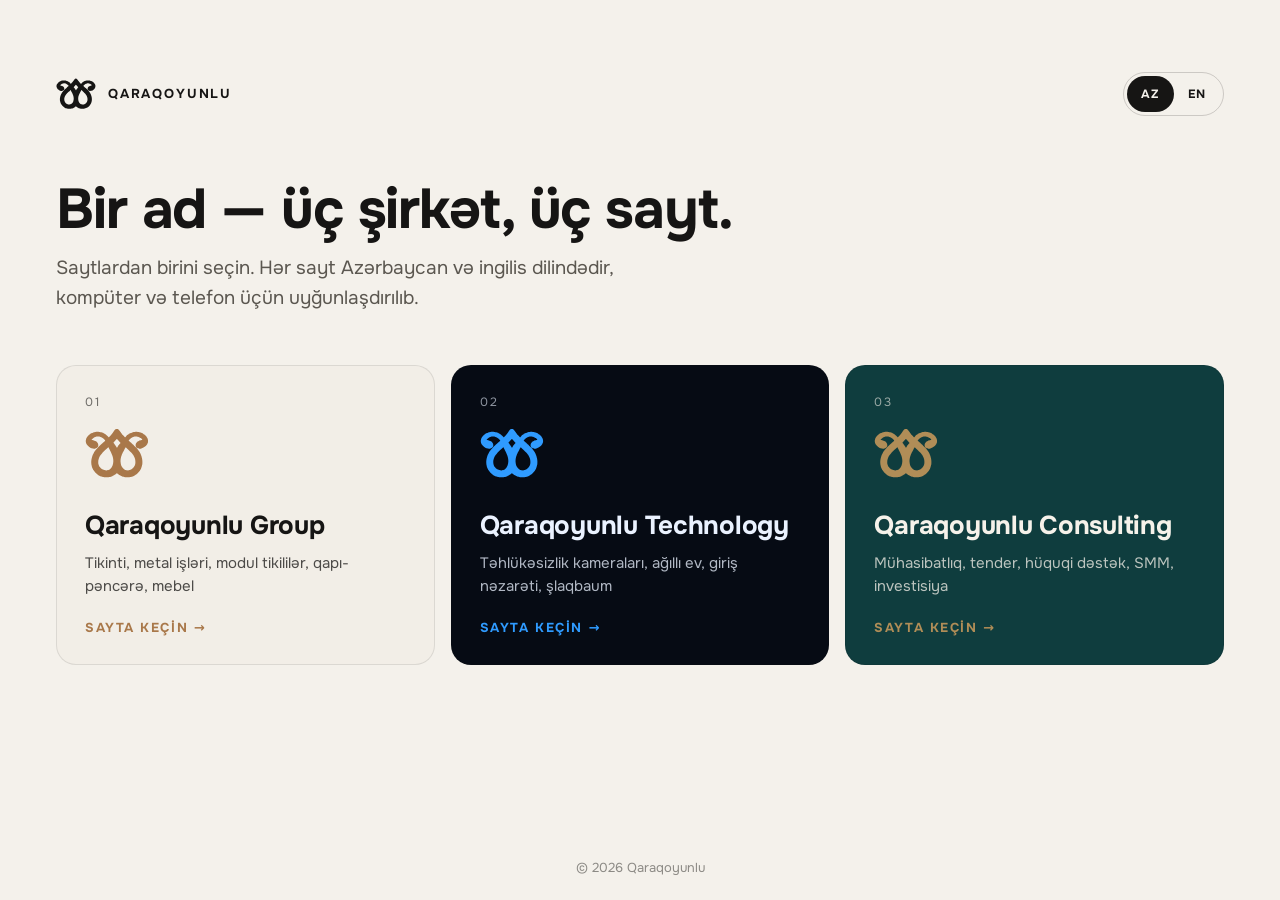
==== index.html @ 3daa5a55 "Qaraqoyunlu saytları: təqdimat versiyası Co-Authored-By: Claude Opus 5.5 <noreply@anthropic.com> Cla" ====
<!doctype html>
<html lang="az">
<head>
  <meta charset="utf-8">
  <meta name="viewport" content="width=device-width, initial-scale=1">
  <meta name="robots" content="noindex, nofollow">
  <title>Qaraqoyunlu: şirkət saytları</title>
  <link rel="icon" href="group/favicon.svg" type="image/svg+xml">
  <style>
    @font-face{font-family:'Onest';font-display:swap;font-weight:100 900;src:url(group/assets/fonts/onest-latin-wght-normal.woff2) format('woff2');unicode-range:U+0000-00FF,U+0131,U+2000-206F}
    @font-face{font-family:'Onest';font-display:swap;font-weight:100 900;src:url(group/assets/fonts/onest-latin-ext-wght-normal.woff2) format('woff2');unicode-range:U+0100-02BA,U+02BD-02FF}
    *{box-sizing:border-box}
    body{margin:0;min-height:100vh;background:#F4F1EB;color:#161514;font-family:'Onest',system-ui,sans-serif;display:flex;flex-direction:column}
    .wrap{width:100%;max-width:1200px;margin:0 auto;padding:clamp(28px,6vw,72px) 16px}
    header{display:flex;justify-content:space-between;align-items:center;gap:16px;margin-bottom:clamp(28px,6vw,64px)}
    .brand{display:flex;align-items:center;gap:12px;font-weight:700;letter-spacing:.14em;font-size:13px}
    .brand svg{width:40px;height:auto}
    .lang{display:flex;border:1px solid rgba(22,21,20,.18);border-radius:99px;padding:3px}
    .lang button{font:inherit;font-size:12px;font-weight:700;letter-spacing:.1em;border:0;background:none;padding:8px 14px;border-radius:99px;cursor:pointer;color:#161514;min-height:36px}
    .lang button[aria-pressed=true]{background:#161514;color:#F4F1EB}
    h1{font-size:clamp(30px,5vw,56px);line-height:1.08;letter-spacing:-.02em;margin:0 0 14px;font-weight:700}
    .lead{color:#5B5750;font-size:clamp(16px,1.6vw,19px);margin:0 0 clamp(28px,5vw,52px);max-width:620px;line-height:1.55}
    .grid{display:grid;gap:16px;grid-template-columns:repeat(auto-fit,minmax(260px,1fr))}
    .card{border:1px solid rgba(22,21,20,.1);position:relative;display:flex;flex-direction:column;gap:10px;min-height:300px;padding:28px;border-radius:20px;background:var(--bg);color:var(--ink);text-decoration:none;overflow:hidden;transition:transform .5s cubic-bezier(.22,1,.36,1),box-shadow .5s}
    .card:hover{transform:translateY(-6px);box-shadow:0 24px 50px -24px rgba(0,0,0,.45)}
    .card__num{font-size:12px;letter-spacing:.16em;opacity:.6}
    .card__mark{width:64px;color:var(--accent);margin:8px 0 auto}
    .card__name{font-size:clamp(22px,2.2vw,26px);font-weight:700;letter-spacing:-.01em}
    .card__desc{font-size:15px;line-height:1.5;opacity:.75}
    .card__go{margin-top:12px;font-size:13px;font-weight:700;letter-spacing:.12em;text-transform:uppercase;color:var(--accent)}
    footer{margin-top:auto;padding:24px 16px;text-align:center;font-size:13px;color:#8C8A85}
  </style>
</head>
<body>
  <div class="wrap">
    <header>
      <span class="brand"><svg viewBox="0 0 1812 1422" aria-hidden="true"><path fill="#161514" fill-rule="evenodd" d="M889 27C886 28,881 30,877 30C863 34,846 47,834 64C832 69,823 81,810 100C809 102,804 108,801 113C798 118,794 123,793 124C790 129,776 147,766 160C748 182,709 228,708 228C708 228,701 236,692 246C673 267,671 268,663 257C642 229,602 192,570 172C566 169,561 166,560 165C557 163,557 163,538 154C532 150,527 147,526 147C526 146,523 145,519 144C515 142,509 140,504 138C496 135,475 128,460 123C449 120,427 115,416 114C412 113,405 113,401 112C351 105,276 112,234 128C231 129,226 131,223 132C217 134,208 138,196 143C189 146,172 155,166 159C163 160,158 164,154 166C132 180,106 201,88 221C65 246,42 281,36 300C35 303,34 306,33 308C32 310,30 315,30 319C29 322,27 327,27 330C25 334,24 344,22 360C21 373,23 397,27 411C29 415,30 420,31 422C34 435,47 460,57 473C70 492,93 516,113 530C116 533,120 536,121 537C126 540,134 546,134 546C135 546,138 548,141 550C150 556,174 567,186 572C208 579,238 585,257 585C266 585,290 581,296 579C298 578,302 577,304 577C309 575,330 565,337 560C364 541,376 518,376 485C376 466,370 444,363 433C362 432,359 427,357 423C350 409,326 386,309 377C283 363,252 351,233 347C230 347,226 345,223 345C221 344,215 342,210 341C186 337,183 334,192 323C204 307,222 291,240 280C247 276,270 264,271 264C272 264,275 263,278 261C282 260,290 257,296 255C303 253,311 250,314 249C317 248,326 246,335 244C394 234,456 251,509 293C527 307,546 326,561 342C570 353,572 356,571 360C570 363,555 377,538 390C535 393,529 398,525 402C518 409,500 425,486 438C464 457,454 466,445 475C440 479,433 485,431 487C426 491,357 560,354 564C353 566,347 572,341 578C332 589,310 615,305 620C304 622,300 627,296 633C292 638,288 644,287 645C286 646,284 649,283 651C276 659,256 689,252 698C247 706,219 761,217 766C217 768,215 773,214 776C208 789,192 843,192 848C192 849,191 852,190 855C190 858,188 864,188 869C186 880,183 892,182 897C180 905,177 946,177 970C177 989,180 1029,183 1038C183 1039,185 1046,186 1053C187 1060,189 1068,190 1070C190 1072,191 1077,192 1080C194 1091,207 1131,213 1143C215 1147,217 1151,217 1152C217 1153,218 1155,220 1158C221 1160,222 1163,222 1164C222 1164,223 1167,225 1170C227 1173,230 1177,231 1179C232 1181,235 1186,238 1191C269 1242,308 1285,354 1317C357 1319,362 1323,366 1326C370 1328,376 1333,380 1335C383 1337,390 1341,395 1344C416 1356,445 1369,464 1375C486 1381,496 1384,506 1386C512 1387,519 1389,522 1390C526 1391,533 1392,538 1393C543 1394,550 1395,553 1396C563 1398,647 1398,657 1396C661 1395,667 1394,672 1393C676 1393,682 1391,685 1390C688 1389,694 1388,698 1387C714 1384,754 1372,772 1365C779 1362,801 1350,809 1346C827 1336,841 1327,850 1320C853 1318,856 1316,857 1315C867 1309,885 1294,892 1286C901 1277,903 1278,915 1290C919 1295,923 1298,943 1313C979 1340,1027 1366,1054 1373C1057 1374,1064 1376,1068 1378C1073 1379,1082 1382,1088 1383C1094 1385,1103 1387,1110 1389C1116 1390,1123 1392,1126 1392C1130 1393,1138 1394,1144 1395C1160 1398,1240 1399,1251 1396C1254 1395,1260 1394,1265 1393C1269 1393,1275 1391,1279 1390C1283 1389,1288 1388,1292 1387C1314 1383,1346 1373,1368 1364C1386 1357,1396 1351,1418 1337C1423 1335,1428 1331,1430 1331C1431 1330,1434 1328,1436 1326C1439 1324,1443 1321,1446 1320C1455 1313,1464 1306,1472 1300C1481 1292,1520 1252,1528 1242C1540 1228,1558 1202,1565 1190C1574 1174,1583 1157,1585 1154C1588 1146,1592 1136,1593 1134C1594 1134,1596 1128,1598 1120C1600 1113,1603 1104,1604 1100C1606 1096,1607 1090,1608 1086C1609 1083,1610 1077,1612 1072C1613 1068,1615 1062,1615 1058C1616 1054,1617 1050,1618 1048C1618 1045,1620 1038,1621 1030C1621 1023,1623 1014,1624 1010C1625 1000,1626 932,1624 926C1623 923,1623 917,1622 912C1620 888,1618 876,1617 872C1616 870,1615 866,1615 863C1614 860,1613 853,1611 847C1609 841,1608 836,1608 835C1608 833,1607 830,1607 827C1602 813,1599 801,1597 794C1594 786,1593 782,1587 765C1583 756,1556 699,1551 690C1528 653,1506 624,1479 591C1471 581,1462 570,1459 568C1457 566,1452 560,1448 555C1439 545,1393 500,1384 492C1381 490,1374 483,1368 477C1362 471,1353 463,1348 458C1343 454,1338 449,1336 448C1335 447,1330 442,1326 438C1321 434,1316 430,1314 428C1313 427,1306 421,1299 414C1291 408,1281 399,1277 395C1272 391,1262 383,1254 376C1239 363,1236 359,1238 354C1239 352,1249 341,1262 328C1286 303,1297 294,1320 279C1323 277,1328 274,1329 273C1344 263,1382 249,1405 244C1423 241,1447 240,1460 242C1466 243,1475 245,1480 245C1486 246,1493 248,1496 249C1499 250,1507 253,1514 255C1527 259,1539 264,1544 266C1545 267,1550 270,1556 273C1568 279,1569 280,1579 286C1591 294,1601 303,1614 318C1625 332,1624 336,1606 340C1601 341,1593 343,1588 344C1583 345,1577 347,1574 347C1558 350,1527 363,1506 374C1467 394,1441 428,1434 465C1432 477,1432 499,1435 508C1439 523,1448 539,1459 550C1464 555,1485 569,1490 571C1492 571,1495 573,1496 573C1500 577,1539 585,1553 585C1563 585,1590 582,1599 579C1603 578,1608 576,1611 576C1638 568,1675 548,1700 527C1704 524,1708 520,1711 519C1722 510,1745 484,1754 470C1756 467,1759 462,1760 461C1764 456,1776 431,1776 427C1777 425,1778 421,1779 419C1780 417,1782 407,1784 399C1790 366,1786 332,1772 300C1752 255,1722 217,1682 185C1677 182,1651 164,1646 162C1645 161,1641 158,1638 157C1621 146,1619 146,1598 137C1586 132,1556 122,1549 121C1547 120,1541 119,1534 117C1528 116,1518 114,1511 114C1504 113,1495 112,1490 111C1479 109,1427 109,1415 111C1410 111,1402 112,1397 113C1387 114,1369 118,1357 121C1354 122,1347 124,1343 125C1319 131,1293 142,1272 152C1265 156,1257 160,1255 161C1252 162,1249 164,1248 165C1247 166,1241 170,1234 174C1228 178,1221 183,1218 185C1216 187,1211 191,1208 193C1195 203,1166 231,1154 246C1139 265,1137 266,1129 259C1121 252,1097 227,1092 221C1089 217,1082 210,1077 205C1068 195,1053 179,1044 167C1041 163,1034 155,1030 150C1022 140,992 100,984 88C972 72,961 56,955 51C946 41,932 32,924 31C922 30,917 29,914 28C907 25,896 24,889 27M898 311C894 315,883 328,878 334C872 342,853 362,828 387C814 401,805 412,804 413C803 418,805 420,810 427C813 430,819 437,823 442C827 447,833 455,836 458C839 462,845 469,848 475C852 480,856 487,858 489C869 504,875 513,882 526C898 555,899 557,903 557C907 557,909 555,911 550C913 545,924 527,933 515C936 511,941 503,944 498C947 494,952 487,955 484C957 481,961 476,963 474C965 472,969 466,973 462C977 458,983 450,987 446C991 441,996 436,998 434C1011 422,1011 421,990 400C980 390,969 379,966 374C962 370,953 360,946 353C938 346,931 337,929 334C915 318,906 308,903 308C901 308,899 309,898 311M644 561C626 578,618 586,606 596C601 600,593 607,588 611C583 616,577 622,574 624C566 631,492 705,485 712C483 716,478 722,474 726C470 730,465 736,462 740C460 744,454 752,449 759C438 773,434 778,426 792C422 799,418 807,415 810C410 820,403 833,401 840C383 888,379 902,376 938C373 973,376 1012,384 1036C386 1042,389 1050,390 1053C393 1063,407 1089,419 1107C438 1135,470 1161,504 1178C540 1195,568 1202,609 1201C641 1200,658 1196,682 1183C705 1171,735 1143,751 1118C773 1085,786 1051,792 1016C793 1013,794 1006,795 1002C796 997,797 988,798 981C799 974,800 963,801 957C802 943,802 929,801 911C800 903,799 892,799 886C798 881,797 873,797 870C792 843,790 835,788 826C785 814,780 796,777 791C777 790,775 785,774 782C774 778,772 775,771 773C771 772,769 769,768 765C768 762,764 754,761 747C758 741,756 735,756 734C756 734,755 731,754 729C751 723,734 685,728 672C726 668,723 661,720 657C718 652,715 647,715 645C714 643,711 638,709 634C707 630,704 625,703 623C702 620,686 588,677 572C675 567,672 561,671 558C668 551,663 546,660 546C659 546,652 553,644 561M1149 549C1148 550,1143 558,1140 566C1136 573,1132 581,1131 582C1129 584,1121 599,1117 608C1116 610,1111 619,1107 627C1103 635,1098 643,1097 645C1097 647,1094 652,1091 657C1087 664,1074 689,1074 690C1074 691,1069 702,1059 722C1050 742,1043 756,1043 757C1043 759,1036 777,1035 779C1030 787,1017 836,1012 864C1007 888,1005 934,1007 960C1013 1039,1035 1095,1077 1142C1093 1160,1126 1184,1141 1188C1144 1189,1147 1190,1149 1191C1155 1194,1173 1199,1181 1199C1196 1201,1220 1201,1224 1200C1226 1199,1232 1199,1236 1198C1254 1195,1271 1190,1286 1184C1298 1178,1315 1170,1318 1167C1320 1166,1323 1164,1324 1163C1331 1159,1359 1135,1367 1127C1389 1101,1410 1064,1417 1039C1418 1035,1420 1030,1420 1028C1424 1017,1427 990,1427 969C1427 954,1426 928,1425 924C1424 923,1423 917,1423 911C1423 905,1421 896,1420 891C1418 886,1417 880,1416 878C1416 875,1415 871,1414 869C1413 867,1410 859,1408 852C1403 835,1395 816,1388 804C1372 777,1360 759,1350 745C1347 741,1343 736,1341 734C1339 731,1333 724,1328 718C1324 713,1318 705,1315 702C1310 695,1242 627,1234 621C1231 619,1225 613,1220 609C1216 605,1209 598,1204 594C1191 583,1184 576,1176 567C1157 546,1154 543,1149 549"/></svg>QARAQOYUNLU</span>
      <div class="lang"><button type="button" data-l="az" aria-pressed="true">AZ</button><button type="button" data-l="en" aria-pressed="false">EN</button></div>
    </header>
    <h1 data-az="Bir ad — üç şirkət, üç sayt." data-en="One name — three companies, three websites.">Bir ad — üç şirkət, üç sayt.</h1>
    <p class="lead" data-az="Saytlardan birini seçin. Hər sayt Azərbaycan və ingilis dilindədir, kompüter və telefon üçün uyğunlaşdırılıb." data-en="Choose a website. Each one is available in Azerbaijani and English and works on desktop and mobile.">Saytlardan birini seçin. Hər sayt Azərbaycan və ingilis dilindədir, kompüter və telefon üçün uyğunlaşdırılıb.</p>
    <nav class="grid">
      <a class="card" href="group/" style="--bg:#F2EEE7;--ink:#161514;--accent:#A9784A">
        <span class="card__num">01</span>
        <svg class="card__mark" viewBox="0 0 1812 1422" aria-hidden="true"><path fill="currentColor" fill-rule="evenodd" d="M889 27C886 28,881 30,877 30C863 34,846 47,834 64C832 69,823 81,810 100C809 102,804 108,801 113C798 118,794 123,793 124C790 129,776 147,766 160C748 182,709 228,708 228C708 228,701 236,692 246C673 267,671 268,663 257C642 229,602 192,570 172C566 169,561 166,560 165C557 163,557 163,538 154C532 150,527 147,526 147C526 146,523 145,519 144C515 142,509 140,504 138C496 135,475 128,460 123C449 120,427 115,416 114C412 113,405 113,401 112C351 105,276 112,234 128C231 129,226 131,223 132C217 134,208 138,196 143C189 146,172 155,166 159C163 160,158 164,154 166C132 180,106 201,88 221C65 246,42 281,36 300C35 303,34 306,33 308C32 310,30 315,30 319C29 322,27 327,27 330C25 334,24 344,22 360C21 373,23 397,27 411C29 415,30 420,31 422C34 435,47 460,57 473C70 492,93 516,113 530C116 533,120 536,121 537C126 540,134 546,134 546C135 546,138 548,141 550C150 556,174 567,186 572C208 579,238 585,257 585C266 585,290 581,296 579C298 578,302 577,304 577C309 575,330 565,337 560C364 541,376 518,376 485C376 466,370 444,363 433C362 432,359 427,357 423C350 409,326 386,309 377C283 363,252 351,233 347C230 347,226 345,223 345C221 344,215 342,210 341C186 337,183 334,192 323C204 307,222 291,240 280C247 276,270 264,271 264C272 264,275 263,278 261C282 260,290 257,296 255C303 253,311 250,314 249C317 248,326 246,335 244C394 234,456 251,509 293C527 307,546 326,561 342C570 353,572 356,571 360C570 363,555 377,538 390C535 393,529 398,525 402C518 409,500 425,486 438C464 457,454 466,445 475C440 479,433 485,431 487C426 491,357 560,354 564C353 566,347 572,341 578C332 589,310 615,305 620C304 622,300 627,296 633C292 638,288 644,287 645C286 646,284 649,283 651C276 659,256 689,252 698C247 706,219 761,217 766C217 768,215 773,214 776C208 789,192 843,192 848C192 849,191 852,190 855C190 858,188 864,188 869C186 880,183 892,182 897C180 905,177 946,177 970C177 989,180 1029,183 1038C183 1039,185 1046,186 1053C187 1060,189 1068,190 1070C190 1072,191 1077,192 1080C194 1091,207 1131,213 1143C215 1147,217 1151,217 1152C217 1153,218 1155,220 1158C221 1160,222 1163,222 1164C222 1164,223 1167,225 1170C227 1173,230 1177,231 1179C232 1181,235 1186,238 1191C269 1242,308 1285,354 1317C357 1319,362 1323,366 1326C370 1328,376 1333,380 1335C383 1337,390 1341,395 1344C416 1356,445 1369,464 1375C486 1381,496 1384,506 1386C512 1387,519 1389,522 1390C526 1391,533 1392,538 1393C543 1394,550 1395,553 1396C563 1398,647 1398,657 1396C661 1395,667 1394,672 1393C676 1393,682 1391,685 1390C688 1389,694 1388,698 1387C714 1384,754 1372,772 1365C779 1362,801 1350,809 1346C827 1336,841 1327,850 1320C853 1318,856 1316,857 1315C867 1309,885 1294,892 1286C901 1277,903 1278,915 1290C919 1295,923 1298,943 1313C979 1340,1027 1366,1054 1373C1057 1374,1064 1376,1068 1378C1073 1379,1082 1382,1088 1383C1094 1385,1103 1387,1110 1389C1116 1390,1123 1392,1126 1392C1130 1393,1138 1394,1144 1395C1160 1398,1240 1399,1251 1396C1254 1395,1260 1394,1265 1393C1269 1393,1275 1391,1279 1390C1283 1389,1288 1388,1292 1387C1314 1383,1346 1373,1368 1364C1386 1357,1396 1351,1418 1337C1423 1335,1428 1331,1430 1331C1431 1330,1434 1328,1436 1326C1439 1324,1443 1321,1446 1320C1455 1313,1464 1306,1472 1300C1481 1292,1520 1252,1528 1242C1540 1228,1558 1202,1565 1190C1574 1174,1583 1157,1585 1154C1588 1146,1592 1136,1593 1134C1594 1134,1596 1128,1598 1120C1600 1113,1603 1104,1604 1100C1606 1096,1607 1090,1608 1086C1609 1083,1610 1077,1612 1072C1613 1068,1615 1062,1615 1058C1616 1054,1617 1050,1618 1048C1618 1045,1620 1038,1621 1030C1621 1023,1623 1014,1624 1010C1625 1000,1626 932,1624 926C1623 923,1623 917,1622 912C1620 888,1618 876,1617 872C1616 870,1615 866,1615 863C1614 860,1613 853,1611 847C1609 841,1608 836,1608 835C1608 833,1607 830,1607 827C1602 813,1599 801,1597 794C1594 786,1593 782,1587 765C1583 756,1556 699,1551 690C1528 653,1506 624,1479 591C1471 581,1462 570,1459 568C1457 566,1452 560,1448 555C1439 545,1393 500,1384 492C1381 490,1374 483,1368 477C1362 471,1353 463,1348 458C1343 454,1338 449,1336 448C1335 447,1330 442,1326 438C1321 434,1316 430,1314 428C1313 427,1306 421,1299 414C1291 408,1281 399,1277 395C1272 391,1262 383,1254 376C1239 363,1236 359,1238 354C1239 352,1249 341,1262 328C1286 303,1297 294,1320 279C1323 277,1328 274,1329 273C1344 263,1382 249,1405 244C1423 241,1447 240,1460 242C1466 243,1475 245,1480 245C1486 246,1493 248,1496 249C1499 250,1507 253,1514 255C1527 259,1539 264,1544 266C1545 267,1550 270,1556 273C1568 279,1569 280,1579 286C1591 294,1601 303,1614 318C1625 332,1624 336,1606 340C1601 341,1593 343,1588 344C1583 345,1577 347,1574 347C1558 350,1527 363,1506 374C1467 394,1441 428,1434 465C1432 477,1432 499,1435 508C1439 523,1448 539,1459 550C1464 555,1485 569,1490 571C1492 571,1495 573,1496 573C1500 577,1539 585,1553 585C1563 585,1590 582,1599 579C1603 578,1608 576,1611 576C1638 568,1675 548,1700 527C1704 524,1708 520,1711 519C1722 510,1745 484,1754 470C1756 467,1759 462,1760 461C1764 456,1776 431,1776 427C1777 425,1778 421,1779 419C1780 417,1782 407,1784 399C1790 366,1786 332,1772 300C1752 255,1722 217,1682 185C1677 182,1651 164,1646 162C1645 161,1641 158,1638 157C1621 146,1619 146,1598 137C1586 132,1556 122,1549 121C1547 120,1541 119,1534 117C1528 116,1518 114,1511 114C1504 113,1495 112,1490 111C1479 109,1427 109,1415 111C1410 111,1402 112,1397 113C1387 114,1369 118,1357 121C1354 122,1347 124,1343 125C1319 131,1293 142,1272 152C1265 156,1257 160,1255 161C1252 162,1249 164,1248 165C1247 166,1241 170,1234 174C1228 178,1221 183,1218 185C1216 187,1211 191,1208 193C1195 203,1166 231,1154 246C1139 265,1137 266,1129 259C1121 252,1097 227,1092 221C1089 217,1082 210,1077 205C1068 195,1053 179,1044 167C1041 163,1034 155,1030 150C1022 140,992 100,984 88C972 72,961 56,955 51C946 41,932 32,924 31C922 30,917 29,914 28C907 25,896 24,889 27M898 311C894 315,883 328,878 334C872 342,853 362,828 387C814 401,805 412,804 413C803 418,805 420,810 427C813 430,819 437,823 442C827 447,833 455,836 458C839 462,845 469,848 475C852 480,856 487,858 489C869 504,875 513,882 526C898 555,899 557,903 557C907 557,909 555,911 550C913 545,924 527,933 515C936 511,941 503,944 498C947 494,952 487,955 484C957 481,961 476,963 474C965 472,969 466,973 462C977 458,983 450,987 446C991 441,996 436,998 434C1011 422,1011 421,990 400C980 390,969 379,966 374C962 370,953 360,946 353C938 346,931 337,929 334C915 318,906 308,903 308C901 308,899 309,898 311M644 561C626 578,618 586,606 596C601 600,593 607,588 611C583 616,577 622,574 624C566 631,492 705,485 712C483 716,478 722,474 726C470 730,465 736,462 740C460 744,454 752,449 759C438 773,434 778,426 792C422 799,418 807,415 810C410 820,403 833,401 840C383 888,379 902,376 938C373 973,376 1012,384 1036C386 1042,389 1050,390 1053C393 1063,407 1089,419 1107C438 1135,470 1161,504 1178C540 1195,568 1202,609 1201C641 1200,658 1196,682 1183C705 1171,735 1143,751 1118C773 1085,786 1051,792 1016C793 1013,794 1006,795 1002C796 997,797 988,798 981C799 974,800 963,801 957C802 943,802 929,801 911C800 903,799 892,799 886C798 881,797 873,797 870C792 843,790 835,788 826C785 814,780 796,777 791C777 790,775 785,774 782C774 778,772 775,771 773C771 772,769 769,768 765C768 762,764 754,761 747C758 741,756 735,756 734C756 734,755 731,754 729C751 723,734 685,728 672C726 668,723 661,720 657C718 652,715 647,715 645C714 643,711 638,709 634C707 630,704 625,703 623C702 620,686 588,677 572C675 567,672 561,671 558C668 551,663 546,660 546C659 546,652 553,644 561M1149 549C1148 550,1143 558,1140 566C1136 573,1132 581,1131 582C1129 584,1121 599,1117 608C1116 610,1111 619,1107 627C1103 635,1098 643,1097 645C1097 647,1094 652,1091 657C1087 664,1074 689,1074 690C1074 691,1069 702,1059 722C1050 742,1043 756,1043 757C1043 759,1036 777,1035 779C1030 787,1017 836,1012 864C1007 888,1005 934,1007 960C1013 1039,1035 1095,1077 1142C1093 1160,1126 1184,1141 1188C1144 1189,1147 1190,1149 1191C1155 1194,1173 1199,1181 1199C1196 1201,1220 1201,1224 1200C1226 1199,1232 1199,1236 1198C1254 1195,1271 1190,1286 1184C1298 1178,1315 1170,1318 1167C1320 1166,1323 1164,1324 1163C1331 1159,1359 1135,1367 1127C1389 1101,1410 1064,1417 1039C1418 1035,1420 1030,1420 1028C1424 1017,1427 990,1427 969C1427 954,1426 928,1425 924C1424 923,1423 917,1423 911C1423 905,1421 896,1420 891C1418 886,1417 880,1416 878C1416 875,1415 871,1414 869C1413 867,1410 859,1408 852C1403 835,1395 816,1388 804C1372 777,1360 759,1350 745C1347 741,1343 736,1341 734C1339 731,1333 724,1328 718C1324 713,1318 705,1315 702C1310 695,1242 627,1234 621C1231 619,1225 613,1220 609C1216 605,1209 598,1204 594C1191 583,1184 576,1176 567C1157 546,1154 543,1149 549"/></svg>
        <span class="card__name">Qaraqoyunlu Group</span>
        <span class="card__desc" data-az="Tikinti, metal işləri, modul tikililər, qapı-pəncərə, mebel" data-en="Construction, steel works, modular buildings, doors & windows, furniture">Tikinti, metal işləri, modul tikililər, qapı-pəncərə, mebel</span>
        <span class="card__go"><span data-az="Sayta keçin" data-en="Open the site">Sayta keçin</span> →</span>
      </a>
      <a class="card" href="technology/" style="--bg:#060B14;--ink:#EAF2FF;--accent:#2F9BFF">
        <span class="card__num">02</span>
        <svg class="card__mark" viewBox="0 0 1812 1422" aria-hidden="true"><path fill="currentColor" fill-rule="evenodd" d="M889 27C886 28,881 30,877 30C863 34,846 47,834 64C832 69,823 81,810 100C809 102,804 108,801 113C798 118,794 123,793 124C790 129,776 147,766 160C748 182,709 228,708 228C708 228,701 236,692 246C673 267,671 268,663 257C642 229,602 192,570 172C566 169,561 166,560 165C557 163,557 163,538 154C532 150,527 147,526 147C526 146,523 145,519 144C515 142,509 140,504 138C496 135,475 128,460 123C449 120,427 115,416 114C412 113,405 113,401 112C351 105,276 112,234 128C231 129,226 131,223 132C217 134,208 138,196 143C189 146,172 155,166 159C163 160,158 164,154 166C132 180,106 201,88 221C65 246,42 281,36 300C35 303,34 306,33 308C32 310,30 315,30 319C29 322,27 327,27 330C25 334,24 344,22 360C21 373,23 397,27 411C29 415,30 420,31 422C34 435,47 460,57 473C70 492,93 516,113 530C116 533,120 536,121 537C126 540,134 546,134 546C135 546,138 548,141 550C150 556,174 567,186 572C208 579,238 585,257 585C266 585,290 581,296 579C298 578,302 577,304 577C309 575,330 565,337 560C364 541,376 518,376 485C376 466,370 444,363 433C362 432,359 427,357 423C350 409,326 386,309 377C283 363,252 351,233 347C230 347,226 345,223 345C221 344,215 342,210 341C186 337,183 334,192 323C204 307,222 291,240 280C247 276,270 264,271 264C272 264,275 263,278 261C282 260,290 257,296 255C303 253,311 250,314 249C317 248,326 246,335 244C394 234,456 251,509 293C527 307,546 326,561 342C570 353,572 356,571 360C570 363,555 377,538 390C535 393,529 398,525 402C518 409,500 425,486 438C464 457,454 466,445 475C440 479,433 485,431 487C426 491,357 560,354 564C353 566,347 572,341 578C332 589,310 615,305 620C304 622,300 627,296 633C292 638,288 644,287 645C286 646,284 649,283 651C276 659,256 689,252 698C247 706,219 761,217 766C217 768,215 773,214 776C208 789,192 843,192 848C192 849,191 852,190 855C190 858,188 864,188 869C186 880,183 892,182 897C180 905,177 946,177 970C177 989,180 1029,183 1038C183 1039,185 1046,186 1053C187 1060,189 1068,190 1070C190 1072,191 1077,192 1080C194 1091,207 1131,213 1143C215 1147,217 1151,217 1152C217 1153,218 1155,220 1158C221 1160,222 1163,222 1164C222 1164,223 1167,225 1170C227 1173,230 1177,231 1179C232 1181,235 1186,238 1191C269 1242,308 1285,354 1317C357 1319,362 1323,366 1326C370 1328,376 1333,380 1335C383 1337,390 1341,395 1344C416 1356,445 1369,464 1375C486 1381,496 1384,506 1386C512 1387,519 1389,522 1390C526 1391,533 1392,538 1393C543 1394,550 1395,553 1396C563 1398,647 1398,657 1396C661 1395,667 1394,672 1393C676 1393,682 1391,685 1390C688 1389,694 1388,698 1387C714 1384,754 1372,772 1365C779 1362,801 1350,809 1346C827 1336,841 1327,850 1320C853 1318,856 1316,857 1315C867 1309,885 1294,892 1286C901 1277,903 1278,915 1290C919 1295,923 1298,943 1313C979 1340,1027 1366,1054 1373C1057 1374,1064 1376,1068 1378C1073 1379,1082 1382,1088 1383C1094 1385,1103 1387,1110 1389C1116 1390,1123 1392,1126 1392C1130 1393,1138 1394,1144 1395C1160 1398,1240 1399,1251 1396C1254 1395,1260 1394,1265 1393C1269 1393,1275 1391,1279 1390C1283 1389,1288 1388,1292 1387C1314 1383,1346 1373,1368 1364C1386 1357,1396 1351,1418 1337C1423 1335,1428 1331,1430 1331C1431 1330,1434 1328,1436 1326C1439 1324,1443 1321,1446 1320C1455 1313,1464 1306,1472 1300C1481 1292,1520 1252,1528 1242C1540 1228,1558 1202,1565 1190C1574 1174,1583 1157,1585 1154C1588 1146,1592 1136,1593 1134C1594 1134,1596 1128,1598 1120C1600 1113,1603 1104,1604 1100C1606 1096,1607 1090,1608 1086C1609 1083,1610 1077,1612 1072C1613 1068,1615 1062,1615 1058C1616 1054,1617 1050,1618 1048C1618 1045,1620 1038,1621 1030C1621 1023,1623 1014,1624 1010C1625 1000,1626 932,1624 926C1623 923,1623 917,1622 912C1620 888,1618 876,1617 872C1616 870,1615 866,1615 863C1614 860,1613 853,1611 847C1609 841,1608 836,1608 835C1608 833,1607 830,1607 827C1602 813,1599 801,1597 794C1594 786,1593 782,1587 765C1583 756,1556 699,1551 690C1528 653,1506 624,1479 591C1471 581,1462 570,1459 568C1457 566,1452 560,1448 555C1439 545,1393 500,1384 492C1381 490,1374 483,1368 477C1362 471,1353 463,1348 458C1343 454,1338 449,1336 448C1335 447,1330 442,1326 438C1321 434,1316 430,1314 428C1313 427,1306 421,1299 414C1291 408,1281 399,1277 395C1272 391,1262 383,1254 376C1239 363,1236 359,1238 354C1239 352,1249 341,1262 328C1286 303,1297 294,1320 279C1323 277,1328 274,1329 273C1344 263,1382 249,1405 244C1423 241,1447 240,1460 242C1466 243,1475 245,1480 245C1486 246,1493 248,1496 249C1499 250,1507 253,1514 255C1527 259,1539 264,1544 266C1545 267,1550 270,1556 273C1568 279,1569 280,1579 286C1591 294,1601 303,1614 318C1625 332,1624 336,1606 340C1601 341,1593 343,1588 344C1583 345,1577 347,1574 347C1558 350,1527 363,1506 374C1467 394,1441 428,1434 465C1432 477,1432 499,1435 508C1439 523,1448 539,1459 550C1464 555,1485 569,1490 571C1492 571,1495 573,1496 573C1500 577,1539 585,1553 585C1563 585,1590 582,1599 579C1603 578,1608 576,1611 576C1638 568,1675 548,1700 527C1704 524,1708 520,1711 519C1722 510,1745 484,1754 470C1756 467,1759 462,1760 461C1764 456,1776 431,1776 427C1777 425,1778 421,1779 419C1780 417,1782 407,1784 399C1790 366,1786 332,1772 300C1752 255,1722 217,1682 185C1677 182,1651 164,1646 162C1645 161,1641 158,1638 157C1621 146,1619 146,1598 137C1586 132,1556 122,1549 121C1547 120,1541 119,1534 117C1528 116,1518 114,1511 114C1504 113,1495 112,1490 111C1479 109,1427 109,1415 111C1410 111,1402 112,1397 113C1387 114,1369 118,1357 121C1354 122,1347 124,1343 125C1319 131,1293 142,1272 152C1265 156,1257 160,1255 161C1252 162,1249 164,1248 165C1247 166,1241 170,1234 174C1228 178,1221 183,1218 185C1216 187,1211 191,1208 193C1195 203,1166 231,1154 246C1139 265,1137 266,1129 259C1121 252,1097 227,1092 221C1089 217,1082 210,1077 205C1068 195,1053 179,1044 167C1041 163,1034 155,1030 150C1022 140,992 100,984 88C972 72,961 56,955 51C946 41,932 32,924 31C922 30,917 29,914 28C907 25,896 24,889 27M898 311C894 315,883 328,878 334C872 342,853 362,828 387C814 401,805 412,804 413C803 418,805 420,810 427C813 430,819 437,823 442C827 447,833 455,836 458C839 462,845 469,848 475C852 480,856 487,858 489C869 504,875 513,882 526C898 555,899 557,903 557C907 557,909 555,911 550C913 545,924 527,933 515C936 511,941 503,944 498C947 494,952 487,955 484C957 481,961 476,963 474C965 472,969 466,973 462C977 458,983 450,987 446C991 441,996 436,998 434C1011 422,1011 421,990 400C980 390,969 379,966 374C962 370,953 360,946 353C938 346,931 337,929 334C915 318,906 308,903 308C901 308,899 309,898 311M644 561C626 578,618 586,606 596C601 600,593 607,588 611C583 616,577 622,574 624C566 631,492 705,485 712C483 716,478 722,474 726C470 730,465 736,462 740C460 744,454 752,449 759C438 773,434 778,426 792C422 799,418 807,415 810C410 820,403 833,401 840C383 888,379 902,376 938C373 973,376 1012,384 1036C386 1042,389 1050,390 1053C393 1063,407 1089,419 1107C438 1135,470 1161,504 1178C540 1195,568 1202,609 1201C641 1200,658 1196,682 1183C705 1171,735 1143,751 1118C773 1085,786 1051,792 1016C793 1013,794 1006,795 1002C796 997,797 988,798 981C799 974,800 963,801 957C802 943,802 929,801 911C800 903,799 892,799 886C798 881,797 873,797 870C792 843,790 835,788 826C785 814,780 796,777 791C777 790,775 785,774 782C774 778,772 775,771 773C771 772,769 769,768 765C768 762,764 754,761 747C758 741,756 735,756 734C756 734,755 731,754 729C751 723,734 685,728 672C726 668,723 661,720 657C718 652,715 647,715 645C714 643,711 638,709 634C707 630,704 625,703 623C702 620,686 588,677 572C675 567,672 561,671 558C668 551,663 546,660 546C659 546,652 553,644 561M1149 549C1148 550,1143 558,1140 566C1136 573,1132 581,1131 582C1129 584,1121 599,1117 608C1116 610,1111 619,1107 627C1103 635,1098 643,1097 645C1097 647,1094 652,1091 657C1087 664,1074 689,1074 690C1074 691,1069 702,1059 722C1050 742,1043 756,1043 757C1043 759,1036 777,1035 779C1030 787,1017 836,1012 864C1007 888,1005 934,1007 960C1013 1039,1035 1095,1077 1142C1093 1160,1126 1184,1141 1188C1144 1189,1147 1190,1149 1191C1155 1194,1173 1199,1181 1199C1196 1201,1220 1201,1224 1200C1226 1199,1232 1199,1236 1198C1254 1195,1271 1190,1286 1184C1298 1178,1315 1170,1318 1167C1320 1166,1323 1164,1324 1163C1331 1159,1359 1135,1367 1127C1389 1101,1410 1064,1417 1039C1418 1035,1420 1030,1420 1028C1424 1017,1427 990,1427 969C1427 954,1426 928,1425 924C1424 923,1423 917,1423 911C1423 905,1421 896,1420 891C1418 886,1417 880,1416 878C1416 875,1415 871,1414 869C1413 867,1410 859,1408 852C1403 835,1395 816,1388 804C1372 777,1360 759,1350 745C1347 741,1343 736,1341 734C1339 731,1333 724,1328 718C1324 713,1318 705,1315 702C1310 695,1242 627,1234 621C1231 619,1225 613,1220 609C1216 605,1209 598,1204 594C1191 583,1184 576,1176 567C1157 546,1154 543,1149 549"/></svg>
        <span class="card__name">Qaraqoyunlu Technology</span>
        <span class="card__desc" data-az="Təhlükəsizlik kameraları, ağıllı ev, giriş nəzarəti, şlaqbaum" data-en="Security cameras, smart home, access control, barriers">Təhlükəsizlik kameraları, ağıllı ev, giriş nəzarəti, şlaqbaum</span>
        <span class="card__go"><span data-az="Sayta keçin" data-en="Open the site">Sayta keçin</span> →</span>
      </a>
      <a class="card" href="consulting/" style="--bg:#0F3D3E;--ink:#F6F2EA;--accent:#B08D57">
        <span class="card__num">03</span>
        <svg class="card__mark" viewBox="0 0 1812 1422" aria-hidden="true"><path fill="currentColor" fill-rule="evenodd" d="M889 27C886 28,881 30,877 30C863 34,846 47,834 64C832 69,823 81,810 100C809 102,804 108,801 113C798 118,794 123,793 124C790 129,776 147,766 160C748 182,709 228,708 228C708 228,701 236,692 246C673 267,671 268,663 257C642 229,602 192,570 172C566 169,561 166,560 165C557 163,557 163,538 154C532 150,527 147,526 147C526 146,523 145,519 144C515 142,509 140,504 138C496 135,475 128,460 123C449 120,427 115,416 114C412 113,405 113,401 112C351 105,276 112,234 128C231 129,226 131,223 132C217 134,208 138,196 143C189 146,172 155,166 159C163 160,158 164,154 166C132 180,106 201,88 221C65 246,42 281,36 300C35 303,34 306,33 308C32 310,30 315,30 319C29 322,27 327,27 330C25 334,24 344,22 360C21 373,23 397,27 411C29 415,30 420,31 422C34 435,47 460,57 473C70 492,93 516,113 530C116 533,120 536,121 537C126 540,134 546,134 546C135 546,138 548,141 550C150 556,174 567,186 572C208 579,238 585,257 585C266 585,290 581,296 579C298 578,302 577,304 577C309 575,330 565,337 560C364 541,376 518,376 485C376 466,370 444,363 433C362 432,359 427,357 423C350 409,326 386,309 377C283 363,252 351,233 347C230 347,226 345,223 345C221 344,215 342,210 341C186 337,183 334,192 323C204 307,222 291,240 280C247 276,270 264,271 264C272 264,275 263,278 261C282 260,290 257,296 255C303 253,311 250,314 249C317 248,326 246,335 244C394 234,456 251,509 293C527 307,546 326,561 342C570 353,572 356,571 360C570 363,555 377,538 390C535 393,529 398,525 402C518 409,500 425,486 438C464 457,454 466,445 475C440 479,433 485,431 487C426 491,357 560,354 564C353 566,347 572,341 578C332 589,310 615,305 620C304 622,300 627,296 633C292 638,288 644,287 645C286 646,284 649,283 651C276 659,256 689,252 698C247 706,219 761,217 766C217 768,215 773,214 776C208 789,192 843,192 848C192 849,191 852,190 855C190 858,188 864,188 869C186 880,183 892,182 897C180 905,177 946,177 970C177 989,180 1029,183 1038C183 1039,185 1046,186 1053C187 1060,189 1068,190 1070C190 1072,191 1077,192 1080C194 1091,207 1131,213 1143C215 1147,217 1151,217 1152C217 1153,218 1155,220 1158C221 1160,222 1163,222 1164C222 1164,223 1167,225 1170C227 1173,230 1177,231 1179C232 1181,235 1186,238 1191C269 1242,308 1285,354 1317C357 1319,362 1323,366 1326C370 1328,376 1333,380 1335C383 1337,390 1341,395 1344C416 1356,445 1369,464 1375C486 1381,496 1384,506 1386C512 1387,519 1389,522 1390C526 1391,533 1392,538 1393C543 1394,550 1395,553 1396C563 1398,647 1398,657 1396C661 1395,667 1394,672 1393C676 1393,682 1391,685 1390C688 1389,694 1388,698 1387C714 1384,754 1372,772 1365C779 1362,801 1350,809 1346C827 1336,841 1327,850 1320C853 1318,856 1316,857 1315C867 1309,885 1294,892 1286C901 1277,903 1278,915 1290C919 1295,923 1298,943 1313C979 1340,1027 1366,1054 1373C1057 1374,1064 1376,1068 1378C1073 1379,1082 1382,1088 1383C1094 1385,1103 1387,1110 1389C1116 1390,1123 1392,1126 1392C1130 1393,1138 1394,1144 1395C1160 1398,1240 1399,1251 1396C1254 1395,1260 1394,1265 1393C1269 1393,1275 1391,1279 1390C1283 1389,1288 1388,1292 1387C1314 1383,1346 1373,1368 1364C1386 1357,1396 1351,1418 1337C1423 1335,1428 1331,1430 1331C1431 1330,1434 1328,1436 1326C1439 1324,1443 1321,1446 1320C1455 1313,1464 1306,1472 1300C1481 1292,1520 1252,1528 1242C1540 1228,1558 1202,1565 1190C1574 1174,1583 1157,1585 1154C1588 1146,1592 1136,1593 1134C1594 1134,1596 1128,1598 1120C1600 1113,1603 1104,1604 1100C1606 1096,1607 1090,1608 1086C1609 1083,1610 1077,1612 1072C1613 1068,1615 1062,1615 1058C1616 1054,1617 1050,1618 1048C1618 1045,1620 1038,1621 1030C1621 1023,1623 1014,1624 1010C1625 1000,1626 932,1624 926C1623 923,1623 917,1622 912C1620 888,1618 876,1617 872C1616 870,1615 866,1615 863C1614 860,1613 853,1611 847C1609 841,1608 836,1608 835C1608 833,1607 830,1607 827C1602 813,1599 801,1597 794C1594 786,1593 782,1587 765C1583 756,1556 699,1551 690C1528 653,1506 624,1479 591C1471 581,1462 570,1459 568C1457 566,1452 560,1448 555C1439 545,1393 500,1384 492C1381 490,1374 483,1368 477C1362 471,1353 463,1348 458C1343 454,1338 449,1336 448C1335 447,1330 442,1326 438C1321 434,1316 430,1314 428C1313 427,1306 421,1299 414C1291 408,1281 399,1277 395C1272 391,1262 383,1254 376C1239 363,1236 359,1238 354C1239 352,1249 341,1262 328C1286 303,1297 294,1320 279C1323 277,1328 274,1329 273C1344 263,1382 249,1405 244C1423 241,1447 240,1460 242C1466 243,1475 245,1480 245C1486 246,1493 248,1496 249C1499 250,1507 253,1514 255C1527 259,1539 264,1544 266C1545 267,1550 270,1556 273C1568 279,1569 280,1579 286C1591 294,1601 303,1614 318C1625 332,1624 336,1606 340C1601 341,1593 343,1588 344C1583 345,1577 347,1574 347C1558 350,1527 363,1506 374C1467 394,1441 428,1434 465C1432 477,1432 499,1435 508C1439 523,1448 539,1459 550C1464 555,1485 569,1490 571C1492 571,1495 573,1496 573C1500 577,1539 585,1553 585C1563 585,1590 582,1599 579C1603 578,1608 576,1611 576C1638 568,1675 548,1700 527C1704 524,1708 520,1711 519C1722 510,1745 484,1754 470C1756 467,1759 462,1760 461C1764 456,1776 431,1776 427C1777 425,1778 421,1779 419C1780 417,1782 407,1784 399C1790 366,1786 332,1772 300C1752 255,1722 217,1682 185C1677 182,1651 164,1646 162C1645 161,1641 158,1638 157C1621 146,1619 146,1598 137C1586 132,1556 122,1549 121C1547 120,1541 119,1534 117C1528 116,1518 114,1511 114C1504 113,1495 112,1490 111C1479 109,1427 109,1415 111C1410 111,1402 112,1397 113C1387 114,1369 118,1357 121C1354 122,1347 124,1343 125C1319 131,1293 142,1272 152C1265 156,1257 160,1255 161C1252 162,1249 164,1248 165C1247 166,1241 170,1234 174C1228 178,1221 183,1218 185C1216 187,1211 191,1208 193C1195 203,1166 231,1154 246C1139 265,1137 266,1129 259C1121 252,1097 227,1092 221C1089 217,1082 210,1077 205C1068 195,1053 179,1044 167C1041 163,1034 155,1030 150C1022 140,992 100,984 88C972 72,961 56,955 51C946 41,932 32,924 31C922 30,917 29,914 28C907 25,896 24,889 27M898 311C894 315,883 328,878 334C872 342,853 362,828 387C814 401,805 412,804 413C803 418,805 420,810 427C813 430,819 437,823 442C827 447,833 455,836 458C839 462,845 469,848 475C852 480,856 487,858 489C869 504,875 513,882 526C898 555,899 557,903 557C907 557,909 555,911 550C913 545,924 527,933 515C936 511,941 503,944 498C947 494,952 487,955 484C957 481,961 476,963 474C965 472,969 466,973 462C977 458,983 450,987 446C991 441,996 436,998 434C1011 422,1011 421,990 400C980 390,969 379,966 374C962 370,953 360,946 353C938 346,931 337,929 334C915 318,906 308,903 308C901 308,899 309,898 311M644 561C626 578,618 586,606 596C601 600,593 607,588 611C583 616,577 622,574 624C566 631,492 705,485 712C483 716,478 722,474 726C470 730,465 736,462 740C460 744,454 752,449 759C438 773,434 778,426 792C422 799,418 807,415 810C410 820,403 833,401 840C383 888,379 902,376 938C373 973,376 1012,384 1036C386 1042,389 1050,390 1053C393 1063,407 1089,419 1107C438 1135,470 1161,504 1178C540 1195,568 1202,609 1201C641 1200,658 1196,682 1183C705 1171,735 1143,751 1118C773 1085,786 1051,792 1016C793 1013,794 1006,795 1002C796 997,797 988,798 981C799 974,800 963,801 957C802 943,802 929,801 911C800 903,799 892,799 886C798 881,797 873,797 870C792 843,790 835,788 826C785 814,780 796,777 791C777 790,775 785,774 782C774 778,772 775,771 773C771 772,769 769,768 765C768 762,764 754,761 747C758 741,756 735,756 734C756 734,755 731,754 729C751 723,734 685,728 672C726 668,723 661,720 657C718 652,715 647,715 645C714 643,711 638,709 634C707 630,704 625,703 623C702 620,686 588,677 572C675 567,672 561,671 558C668 551,663 546,660 546C659 546,652 553,644 561M1149 549C1148 550,1143 558,1140 566C1136 573,1132 581,1131 582C1129 584,1121 599,1117 608C1116 610,1111 619,1107 627C1103 635,1098 643,1097 645C1097 647,1094 652,1091 657C1087 664,1074 689,1074 690C1074 691,1069 702,1059 722C1050 742,1043 756,1043 757C1043 759,1036 777,1035 779C1030 787,1017 836,1012 864C1007 888,1005 934,1007 960C1013 1039,1035 1095,1077 1142C1093 1160,1126 1184,1141 1188C1144 1189,1147 1190,1149 1191C1155 1194,1173 1199,1181 1199C1196 1201,1220 1201,1224 1200C1226 1199,1232 1199,1236 1198C1254 1195,1271 1190,1286 1184C1298 1178,1315 1170,1318 1167C1320 1166,1323 1164,1324 1163C1331 1159,1359 1135,1367 1127C1389 1101,1410 1064,1417 1039C1418 1035,1420 1030,1420 1028C1424 1017,1427 990,1427 969C1427 954,1426 928,1425 924C1424 923,1423 917,1423 911C1423 905,1421 896,1420 891C1418 886,1417 880,1416 878C1416 875,1415 871,1414 869C1413 867,1410 859,1408 852C1403 835,1395 816,1388 804C1372 777,1360 759,1350 745C1347 741,1343 736,1341 734C1339 731,1333 724,1328 718C1324 713,1318 705,1315 702C1310 695,1242 627,1234 621C1231 619,1225 613,1220 609C1216 605,1209 598,1204 594C1191 583,1184 576,1176 567C1157 546,1154 543,1149 549"/></svg>
        <span class="card__name">Qaraqoyunlu Consulting</span>
        <span class="card__desc" data-az="Mühasibatlıq, tender, hüquqi dəstək, SMM, investisiya" data-en="Accounting, tenders, legal support, SMM, investment">Mühasibatlıq, tender, hüquqi dəstək, SMM, investisiya</span>
        <span class="card__go"><span data-az="Sayta keçin" data-en="Open the site">Sayta keçin</span> →</span>
      </a>
    </nav>
  </div>
  <footer>© <span id="y"></span> Qaraqoyunlu</footer>
  <script>
    document.getElementById('y').textContent = new Date().getFullYear();
    function setLang(l) {
      document.documentElement.lang = l;
      document.querySelectorAll('[data-az]').forEach(function (el) { el.textContent = el.getAttribute('data-' + l); });
      document.querySelectorAll('[data-l]').forEach(function (b) { b.setAttribute('aria-pressed', b.getAttribute('data-l') === l); });
      document.querySelectorAll('.card').forEach(function (a) { a.setAttribute('href', a.getAttribute('href').split('?')[0] + (l === 'en' ? '?lang=en' : '')); });
    }
    document.querySelectorAll('[data-l]').forEach(function (b) { b.addEventListener('click', function () { setLang(b.getAttribute('data-l')); }); });
  </script>
</body>
</html>
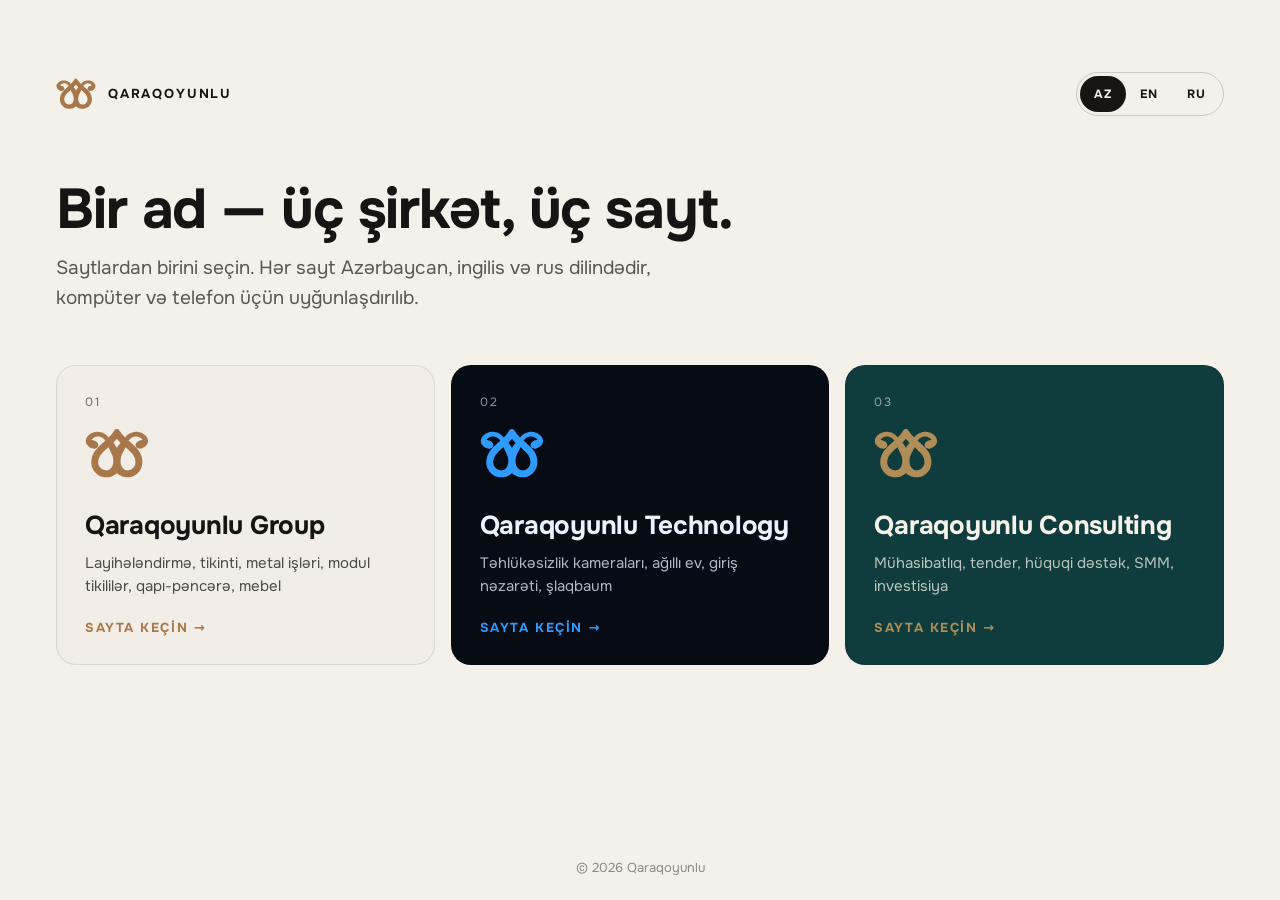
==== commit ba8cd707: "Təqdimat versiyası yeniləndi: rus dili, Layihələndirmə, yeni şəkillər, loqo Co-Authored-By: Claude O" ====
--- a/index.html
+++ b/index.html
@@ -9,6 +9,7 @@
   <style>
     @font-face{font-family:'Onest';font-display:swap;font-weight:100 900;src:url(group/assets/fonts/onest-latin-wght-normal.woff2) format('woff2');unicode-range:U+0000-00FF,U+0131,U+2000-206F}
     @font-face{font-family:'Onest';font-display:swap;font-weight:100 900;src:url(group/assets/fonts/onest-latin-ext-wght-normal.woff2) format('woff2');unicode-range:U+0100-02BA,U+02BD-02FF}
+    @font-face{font-family:'Onest';font-display:swap;font-weight:100 900;src:url(group/assets/fonts/onest-cyrillic-wght-normal.woff2) format('woff2');unicode-range:U+0301,U+0400-045F,U+0490-0491,U+04B0-04B1,U+2116}
     *{box-sizing:border-box}
     body{margin:0;min-height:100vh;background:#F4F1EB;color:#161514;font-family:'Onest',system-ui,sans-serif;display:flex;flex-direction:column}
     .wrap{width:100%;max-width:1200px;margin:0 auto;padding:clamp(28px,6vw,72px) 16px}
@@ -34,32 +35,32 @@
 <body>
   <div class="wrap">
     <header>
-      <span class="brand"><svg viewBox="0 0 1812 1422" aria-hidden="true"><path fill="#161514" fill-rule="evenodd" d="M889 27C886 28,881 30,877 30C863 34,846 47,834 64C832 69,823 81,810 100C809 102,804 108,801 113C798 118,794 123,793 124C790 129,776 147,766 160C748 182,709 228,708 228C708 228,701 236,692 246C673 267,671 268,663 257C642 229,602 192,570 172C566 169,561 166,560 165C557 163,557 163,538 154C532 150,527 147,526 147C526 146,523 145,519 144C515 142,509 140,504 138C496 135,475 128,460 123C449 120,427 115,416 114C412 113,405 113,401 112C351 105,276 112,234 128C231 129,226 131,223 132C217 134,208 138,196 143C189 146,172 155,166 159C163 160,158 164,154 166C132 180,106 201,88 221C65 246,42 281,36 300C35 303,34 306,33 308C32 310,30 315,30 319C29 322,27 327,27 330C25 334,24 344,22 360C21 373,23 397,27 411C29 415,30 420,31 422C34 435,47 460,57 473C70 492,93 516,113 530C116 533,120 536,121 537C126 540,134 546,134 546C135 546,138 548,141 550C150 556,174 567,186 572C208 579,238 585,257 585C266 585,290 581,296 579C298 578,302 577,304 577C309 575,330 565,337 560C364 541,376 518,376 485C376 466,370 444,363 433C362 432,359 427,357 423C350 409,326 386,309 377C283 363,252 351,233 347C230 347,226 345,223 345C221 344,215 342,210 341C186 337,183 334,192 323C204 307,222 291,240 280C247 276,270 264,271 264C272 264,275 263,278 261C282 260,290 257,296 255C303 253,311 250,314 249C317 248,326 246,335 244C394 234,456 251,509 293C527 307,546 326,561 342C570 353,572 356,571 360C570 363,555 377,538 390C535 393,529 398,525 402C518 409,500 425,486 438C464 457,454 466,445 475C440 479,433 485,431 487C426 491,357 560,354 564C353 566,347 572,341 578C332 589,310 615,305 620C304 622,300 627,296 633C292 638,288 644,287 645C286 646,284 649,283 651C276 659,256 689,252 698C247 706,219 761,217 766C217 768,215 773,214 776C208 789,192 843,192 848C192 849,191 852,190 855C190 858,188 864,188 869C186 880,183 892,182 897C180 905,177 946,177 970C177 989,180 1029,183 1038C183 1039,185 1046,186 1053C187 1060,189 1068,190 1070C190 1072,191 1077,192 1080C194 1091,207 1131,213 1143C215 1147,217 1151,217 1152C217 1153,218 1155,220 1158C221 1160,222 1163,222 1164C222 1164,223 1167,225 1170C227 1173,230 1177,231 1179C232 1181,235 1186,238 1191C269 1242,308 1285,354 1317C357 1319,362 1323,366 1326C370 1328,376 1333,380 1335C383 1337,390 1341,395 1344C416 1356,445 1369,464 1375C486 1381,496 1384,506 1386C512 1387,519 1389,522 1390C526 1391,533 1392,538 1393C543 1394,550 1395,553 1396C563 1398,647 1398,657 1396C661 1395,667 1394,672 1393C676 1393,682 1391,685 1390C688 1389,694 1388,698 1387C714 1384,754 1372,772 1365C779 1362,801 1350,809 1346C827 1336,841 1327,850 1320C853 1318,856 1316,857 1315C867 1309,885 1294,892 1286C901 1277,903 1278,915 1290C919 1295,923 1298,943 1313C979 1340,1027 1366,1054 1373C1057 1374,1064 1376,1068 1378C1073 1379,1082 1382,1088 1383C1094 1385,1103 1387,1110 1389C1116 1390,1123 1392,1126 1392C1130 1393,1138 1394,1144 1395C1160 1398,1240 1399,1251 1396C1254 1395,1260 1394,1265 1393C1269 1393,1275 1391,1279 1390C1283 1389,1288 1388,1292 1387C1314 1383,1346 1373,1368 1364C1386 1357,1396 1351,1418 1337C1423 1335,1428 1331,1430 1331C1431 1330,1434 1328,1436 1326C1439 1324,1443 1321,1446 1320C1455 1313,1464 1306,1472 1300C1481 1292,1520 1252,1528 1242C1540 1228,1558 1202,1565 1190C1574 1174,1583 1157,1585 1154C1588 1146,1592 1136,1593 1134C1594 1134,1596 1128,1598 1120C1600 1113,1603 1104,1604 1100C1606 1096,1607 1090,1608 1086C1609 1083,1610 1077,1612 1072C1613 1068,1615 1062,1615 1058C1616 1054,1617 1050,1618 1048C1618 1045,1620 1038,1621 1030C1621 1023,1623 1014,1624 1010C1625 1000,1626 932,1624 926C1623 923,1623 917,1622 912C1620 888,1618 876,1617 872C1616 870,1615 866,1615 863C1614 860,1613 853,1611 847C1609 841,1608 836,1608 835C1608 833,1607 830,1607 827C1602 813,1599 801,1597 794C1594 786,1593 782,1587 765C1583 756,1556 699,1551 690C1528 653,1506 624,1479 591C1471 581,1462 570,1459 568C1457 566,1452 560,1448 555C1439 545,1393 500,1384 492C1381 490,1374 483,1368 477C1362 471,1353 463,1348 458C1343 454,1338 449,1336 448C1335 447,1330 442,1326 438C1321 434,1316 430,1314 428C1313 427,1306 421,1299 414C1291 408,1281 399,1277 395C1272 391,1262 383,1254 376C1239 363,1236 359,1238 354C1239 352,1249 341,1262 328C1286 303,1297 294,1320 279C1323 277,1328 274,1329 273C1344 263,1382 249,1405 244C1423 241,1447 240,1460 242C1466 243,1475 245,1480 245C1486 246,1493 248,1496 249C1499 250,1507 253,1514 255C1527 259,1539 264,1544 266C1545 267,1550 270,1556 273C1568 279,1569 280,1579 286C1591 294,1601 303,1614 318C1625 332,1624 336,1606 340C1601 341,1593 343,1588 344C1583 345,1577 347,1574 347C1558 350,1527 363,1506 374C1467 394,1441 428,1434 465C1432 477,1432 499,1435 508C1439 523,1448 539,1459 550C1464 555,1485 569,1490 571C1492 571,1495 573,1496 573C1500 577,1539 585,1553 585C1563 585,1590 582,1599 579C1603 578,1608 576,1611 576C1638 568,1675 548,1700 527C1704 524,1708 520,1711 519C1722 510,1745 484,1754 470C1756 467,1759 462,1760 461C1764 456,1776 431,1776 427C1777 425,1778 421,1779 419C1780 417,1782 407,1784 399C1790 366,1786 332,1772 300C1752 255,1722 217,1682 185C1677 182,1651 164,1646 162C1645 161,1641 158,1638 157C1621 146,1619 146,1598 137C1586 132,1556 122,1549 121C1547 120,1541 119,1534 117C1528 116,1518 114,1511 114C1504 113,1495 112,1490 111C1479 109,1427 109,1415 111C1410 111,1402 112,1397 113C1387 114,1369 118,1357 121C1354 122,1347 124,1343 125C1319 131,1293 142,1272 152C1265 156,1257 160,1255 161C1252 162,1249 164,1248 165C1247 166,1241 170,1234 174C1228 178,1221 183,1218 185C1216 187,1211 191,1208 193C1195 203,1166 231,1154 246C1139 265,1137 266,1129 259C1121 252,1097 227,1092 221C1089 217,1082 210,1077 205C1068 195,1053 179,1044 167C1041 163,1034 155,1030 150C1022 140,992 100,984 88C972 72,961 56,955 51C946 41,932 32,924 31C922 30,917 29,914 28C907 25,896 24,889 27M898 311C894 315,883 328,878 334C872 342,853 362,828 387C814 401,805 412,804 413C803 418,805 420,810 427C813 430,819 437,823 442C827 447,833 455,836 458C839 462,845 469,848 475C852 480,856 487,858 489C869 504,875 513,882 526C898 555,899 557,903 557C907 557,909 555,911 550C913 545,924 527,933 515C936 511,941 503,944 498C947 494,952 487,955 484C957 481,961 476,963 474C965 472,969 466,973 462C977 458,983 450,987 446C991 441,996 436,998 434C1011 422,1011 421,990 400C980 390,969 379,966 374C962 370,953 360,946 353C938 346,931 337,929 334C915 318,906 308,903 308C901 308,899 309,898 311M644 561C626 578,618 586,606 596C601 600,593 607,588 611C583 616,577 622,574 624C566 631,492 705,485 712C483 716,478 722,474 726C470 730,465 736,462 740C460 744,454 752,449 759C438 773,434 778,426 792C422 799,418 807,415 810C410 820,403 833,401 840C383 888,379 902,376 938C373 973,376 1012,384 1036C386 1042,389 1050,390 1053C393 1063,407 1089,419 1107C438 1135,470 1161,504 1178C540 1195,568 1202,609 1201C641 1200,658 1196,682 1183C705 1171,735 1143,751 1118C773 1085,786 1051,792 1016C793 1013,794 1006,795 1002C796 997,797 988,798 981C799 974,800 963,801 957C802 943,802 929,801 911C800 903,799 892,799 886C798 881,797 873,797 870C792 843,790 835,788 826C785 814,780 796,777 791C777 790,775 785,774 782C774 778,772 775,771 773C771 772,769 769,768 765C768 762,764 754,761 747C758 741,756 735,756 734C756 734,755 731,754 729C751 723,734 685,728 672C726 668,723 661,720 657C718 652,715 647,715 645C714 643,711 638,709 634C707 630,704 625,703 623C702 620,686 588,677 572C675 567,672 561,671 558C668 551,663 546,660 546C659 546,652 553,644 561M1149 549C1148 550,1143 558,1140 566C1136 573,1132 581,1131 582C1129 584,1121 599,1117 608C1116 610,1111 619,1107 627C1103 635,1098 643,1097 645C1097 647,1094 652,1091 657C1087 664,1074 689,1074 690C1074 691,1069 702,1059 722C1050 742,1043 756,1043 757C1043 759,1036 777,1035 779C1030 787,1017 836,1012 864C1007 888,1005 934,1007 960C1013 1039,1035 1095,1077 1142C1093 1160,1126 1184,1141 1188C1144 1189,1147 1190,1149 1191C1155 1194,1173 1199,1181 1199C1196 1201,1220 1201,1224 1200C1226 1199,1232 1199,1236 1198C1254 1195,1271 1190,1286 1184C1298 1178,1315 1170,1318 1167C1320 1166,1323 1164,1324 1163C1331 1159,1359 1135,1367 1127C1389 1101,1410 1064,1417 1039C1418 1035,1420 1030,1420 1028C1424 1017,1427 990,1427 969C1427 954,1426 928,1425 924C1424 923,1423 917,1423 911C1423 905,1421 896,1420 891C1418 886,1417 880,1416 878C1416 875,1415 871,1414 869C1413 867,1410 859,1408 852C1403 835,1395 816,1388 804C1372 777,1360 759,1350 745C1347 741,1343 736,1341 734C1339 731,1333 724,1328 718C1324 713,1318 705,1315 702C1310 695,1242 627,1234 621C1231 619,1225 613,1220 609C1216 605,1209 598,1204 594C1191 583,1184 576,1176 567C1157 546,1154 543,1149 549"/></svg>QARAQOYUNLU</span>
-      <div class="lang"><button type="button" data-l="az" aria-pressed="true">AZ</button><button type="button" data-l="en" aria-pressed="false">EN</button></div>
+      <span class="brand"><svg viewBox="0 0 1812 1422" aria-hidden="true"><path fill="#A9784A" fill-rule="evenodd" d="M889 27C886 28,881 30,877 30C863 34,846 47,834 64C832 69,823 81,810 100C809 102,804 108,801 113C798 118,794 123,793 124C790 129,776 147,766 160C748 182,709 228,708 228C708 228,701 236,692 246C673 267,671 268,663 257C642 229,602 192,570 172C566 169,561 166,560 165C557 163,557 163,538 154C532 150,527 147,526 147C526 146,523 145,519 144C515 142,509 140,504 138C496 135,475 128,460 123C449 120,427 115,416 114C412 113,405 113,401 112C351 105,276 112,234 128C231 129,226 131,223 132C217 134,208 138,196 143C189 146,172 155,166 159C163 160,158 164,154 166C132 180,106 201,88 221C65 246,42 281,36 300C35 303,34 306,33 308C32 310,30 315,30 319C29 322,27 327,27 330C25 334,24 344,22 360C21 373,23 397,27 411C29 415,30 420,31 422C34 435,47 460,57 473C70 492,93 516,113 530C116 533,120 536,121 537C126 540,134 546,134 546C135 546,138 548,141 550C150 556,174 567,186 572C208 579,238 585,257 585C266 585,290 581,296 579C298 578,302 577,304 577C309 575,330 565,337 560C364 541,376 518,376 485C376 466,370 444,363 433C362 432,359 427,357 423C350 409,326 386,309 377C283 363,252 351,233 347C230 347,226 345,223 345C221 344,215 342,210 341C186 337,183 334,192 323C204 307,222 291,240 280C247 276,270 264,271 264C272 264,275 263,278 261C282 260,290 257,296 255C303 253,311 250,314 249C317 248,326 246,335 244C394 234,456 251,509 293C527 307,546 326,561 342C570 353,572 356,571 360C570 363,555 377,538 390C535 393,529 398,525 402C518 409,500 425,486 438C464 457,454 466,445 475C440 479,433 485,431 487C426 491,357 560,354 564C353 566,347 572,341 578C332 589,310 615,305 620C304 622,300 627,296 633C292 638,288 644,287 645C286 646,284 649,283 651C276 659,256 689,252 698C247 706,219 761,217 766C217 768,215 773,214 776C208 789,192 843,192 848C192 849,191 852,190 855C190 858,188 864,188 869C186 880,183 892,182 897C180 905,177 946,177 970C177 989,180 1029,183 1038C183 1039,185 1046,186 1053C187 1060,189 1068,190 1070C190 1072,191 1077,192 1080C194 1091,207 1131,213 1143C215 1147,217 1151,217 1152C217 1153,218 1155,220 1158C221 1160,222 1163,222 1164C222 1164,223 1167,225 1170C227 1173,230 1177,231 1179C232 1181,235 1186,238 1191C269 1242,308 1285,354 1317C357 1319,362 1323,366 1326C370 1328,376 1333,380 1335C383 1337,390 1341,395 1344C416 1356,445 1369,464 1375C486 1381,496 1384,506 1386C512 1387,519 1389,522 1390C526 1391,533 1392,538 1393C543 1394,550 1395,553 1396C563 1398,647 1398,657 1396C661 1395,667 1394,672 1393C676 1393,682 1391,685 1390C688 1389,694 1388,698 1387C714 1384,754 1372,772 1365C779 1362,801 1350,809 1346C827 1336,841 1327,850 1320C853 1318,856 1316,857 1315C867 1309,885 1294,892 1286C901 1277,903 1278,915 1290C919 1295,923 1298,943 1313C979 1340,1027 1366,1054 1373C1057 1374,1064 1376,1068 1378C1073 1379,1082 1382,1088 1383C1094 1385,1103 1387,1110 1389C1116 1390,1123 1392,1126 1392C1130 1393,1138 1394,1144 1395C1160 1398,1240 1399,1251 1396C1254 1395,1260 1394,1265 1393C1269 1393,1275 1391,1279 1390C1283 1389,1288 1388,1292 1387C1314 1383,1346 1373,1368 1364C1386 1357,1396 1351,1418 1337C1423 1335,1428 1331,1430 1331C1431 1330,1434 1328,1436 1326C1439 1324,1443 1321,1446 1320C1455 1313,1464 1306,1472 1300C1481 1292,1520 1252,1528 1242C1540 1228,1558 1202,1565 1190C1574 1174,1583 1157,1585 1154C1588 1146,1592 1136,1593 1134C1594 1134,1596 1128,1598 1120C1600 1113,1603 1104,1604 1100C1606 1096,1607 1090,1608 1086C1609 1083,1610 1077,1612 1072C1613 1068,1615 1062,1615 1058C1616 1054,1617 1050,1618 1048C1618 1045,1620 1038,1621 1030C1621 1023,1623 1014,1624 1010C1625 1000,1626 932,1624 926C1623 923,1623 917,1622 912C1620 888,1618 876,1617 872C1616 870,1615 866,1615 863C1614 860,1613 853,1611 847C1609 841,1608 836,1608 835C1608 833,1607 830,1607 827C1602 813,1599 801,1597 794C1594 786,1593 782,1587 765C1583 756,1556 699,1551 690C1528 653,1506 624,1479 591C1471 581,1462 570,1459 568C1457 566,1452 560,1448 555C1439 545,1393 500,1384 492C1381 490,1374 483,1368 477C1362 471,1353 463,1348 458C1343 454,1338 449,1336 448C1335 447,1330 442,1326 438C1321 434,1316 430,1314 428C1313 427,1306 421,1299 414C1291 408,1281 399,1277 395C1272 391,1262 383,1254 376C1239 363,1236 359,1238 354C1239 352,1249 341,1262 328C1286 303,1297 294,1320 279C1323 277,1328 274,1329 273C1344 263,1382 249,1405 244C1423 241,1447 240,1460 242C1466 243,1475 245,1480 245C1486 246,1493 248,1496 249C1499 250,1507 253,1514 255C1527 259,1539 264,1544 266C1545 267,1550 270,1556 273C1568 279,1569 280,1579 286C1591 294,1601 303,1614 318C1625 332,1624 336,1606 340C1601 341,1593 343,1588 344C1583 345,1577 347,1574 347C1558 350,1527 363,1506 374C1467 394,1441 428,1434 465C1432 477,1432 499,1435 508C1439 523,1448 539,1459 550C1464 555,1485 569,1490 571C1492 571,1495 573,1496 573C1500 577,1539 585,1553 585C1563 585,1590 582,1599 579C1603 578,1608 576,1611 576C1638 568,1675 548,1700 527C1704 524,1708 520,1711 519C1722 510,1745 484,1754 470C1756 467,1759 462,1760 461C1764 456,1776 431,1776 427C1777 425,1778 421,1779 419C1780 417,1782 407,1784 399C1790 366,1786 332,1772 300C1752 255,1722 217,1682 185C1677 182,1651 164,1646 162C1645 161,1641 158,1638 157C1621 146,1619 146,1598 137C1586 132,1556 122,1549 121C1547 120,1541 119,1534 117C1528 116,1518 114,1511 114C1504 113,1495 112,1490 111C1479 109,1427 109,1415 111C1410 111,1402 112,1397 113C1387 114,1369 118,1357 121C1354 122,1347 124,1343 125C1319 131,1293 142,1272 152C1265 156,1257 160,1255 161C1252 162,1249 164,1248 165C1247 166,1241 170,1234 174C1228 178,1221 183,1218 185C1216 187,1211 191,1208 193C1195 203,1166 231,1154 246C1139 265,1137 266,1129 259C1121 252,1097 227,1092 221C1089 217,1082 210,1077 205C1068 195,1053 179,1044 167C1041 163,1034 155,1030 150C1022 140,992 100,984 88C972 72,961 56,955 51C946 41,932 32,924 31C922 30,917 29,914 28C907 25,896 24,889 27M898 311C894 315,883 328,878 334C872 342,853 362,828 387C814 401,805 412,804 413C803 418,805 420,810 427C813 430,819 437,823 442C827 447,833 455,836 458C839 462,845 469,848 475C852 480,856 487,858 489C869 504,875 513,882 526C898 555,899 557,903 557C907 557,909 555,911 550C913 545,924 527,933 515C936 511,941 503,944 498C947 494,952 487,955 484C957 481,961 476,963 474C965 472,969 466,973 462C977 458,983 450,987 446C991 441,996 436,998 434C1011 422,1011 421,990 400C980 390,969 379,966 374C962 370,953 360,946 353C938 346,931 337,929 334C915 318,906 308,903 308C901 308,899 309,898 311M644 561C626 578,618 586,606 596C601 600,593 607,588 611C583 616,577 622,574 624C566 631,492 705,485 712C483 716,478 722,474 726C470 730,465 736,462 740C460 744,454 752,449 759C438 773,434 778,426 792C422 799,418 807,415 810C410 820,403 833,401 840C383 888,379 902,376 938C373 973,376 1012,384 1036C386 1042,389 1050,390 1053C393 1063,407 1089,419 1107C438 1135,470 1161,504 1178C540 1195,568 1202,609 1201C641 1200,658 1196,682 1183C705 1171,735 1143,751 1118C773 1085,786 1051,792 1016C793 1013,794 1006,795 1002C796 997,797 988,798 981C799 974,800 963,801 957C802 943,802 929,801 911C800 903,799 892,799 886C798 881,797 873,797 870C792 843,790 835,788 826C785 814,780 796,777 791C777 790,775 785,774 782C774 778,772 775,771 773C771 772,769 769,768 765C768 762,764 754,761 747C758 741,756 735,756 734C756 734,755 731,754 729C751 723,734 685,728 672C726 668,723 661,720 657C718 652,715 647,715 645C714 643,711 638,709 634C707 630,704 625,703 623C702 620,686 588,677 572C675 567,672 561,671 558C668 551,663 546,660 546C659 546,652 553,644 561M1149 549C1148 550,1143 558,1140 566C1136 573,1132 581,1131 582C1129 584,1121 599,1117 608C1116 610,1111 619,1107 627C1103 635,1098 643,1097 645C1097 647,1094 652,1091 657C1087 664,1074 689,1074 690C1074 691,1069 702,1059 722C1050 742,1043 756,1043 757C1043 759,1036 777,1035 779C1030 787,1017 836,1012 864C1007 888,1005 934,1007 960C1013 1039,1035 1095,1077 1142C1093 1160,1126 1184,1141 1188C1144 1189,1147 1190,1149 1191C1155 1194,1173 1199,1181 1199C1196 1201,1220 1201,1224 1200C1226 1199,1232 1199,1236 1198C1254 1195,1271 1190,1286 1184C1298 1178,1315 1170,1318 1167C1320 1166,1323 1164,1324 1163C1331 1159,1359 1135,1367 1127C1389 1101,1410 1064,1417 1039C1418 1035,1420 1030,1420 1028C1424 1017,1427 990,1427 969C1427 954,1426 928,1425 924C1424 923,1423 917,1423 911C1423 905,1421 896,1420 891C1418 886,1417 880,1416 878C1416 875,1415 871,1414 869C1413 867,1410 859,1408 852C1403 835,1395 816,1388 804C1372 777,1360 759,1350 745C1347 741,1343 736,1341 734C1339 731,1333 724,1328 718C1324 713,1318 705,1315 702C1310 695,1242 627,1234 621C1231 619,1225 613,1220 609C1216 605,1209 598,1204 594C1191 583,1184 576,1176 567C1157 546,1154 543,1149 549"/></svg>QARAQOYUNLU</span>
+      <div class="lang"><button type="button" data-l="az" aria-pressed="true">AZ</button><button type="button" data-l="en" aria-pressed="false">EN</button><button type="button" data-l="ru" aria-pressed="false">RU</button></div>
     </header>
-    <h1 data-az="Bir ad — üç şirkət, üç sayt." data-en="One name — three companies, three websites.">Bir ad — üç şirkət, üç sayt.</h1>
-    <p class="lead" data-az="Saytlardan birini seçin. Hər sayt Azərbaycan və ingilis dilindədir, kompüter və telefon üçün uyğunlaşdırılıb." data-en="Choose a website. Each one is available in Azerbaijani and English and works on desktop and mobile.">Saytlardan birini seçin. Hər sayt Azərbaycan və ingilis dilindədir, kompüter və telefon üçün uyğunlaşdırılıb.</p>
+    <h1 data-az="Bir ad — üç şirkət, üç sayt." data-en="One name — three companies, three websites." data-ru="Одно имя — три компании, три сайта.">Bir ad — üç şirkət, üç sayt.</h1>
+    <p class="lead" data-az="Saytlardan birini seçin. Hər sayt Azərbaycan, ingilis və rus dilindədir, kompüter və telefon üçün uyğunlaşdırılıb." data-en="Choose a website. Each one is available in Azerbaijani, English and Russian and works on desktop and mobile." data-ru="Выберите сайт. Каждый доступен на азербайджанском, английском и русском языках и адаптирован для компьютера и телефона.">Saytlardan birini seçin. Hər sayt Azərbaycan, ingilis və rus dilindədir, kompüter və telefon üçün uyğunlaşdırılıb.</p>
     <nav class="grid">
       <a class="card" href="group/" style="--bg:#F2EEE7;--ink:#161514;--accent:#A9784A">
         <span class="card__num">01</span>
         <svg class="card__mark" viewBox="0 0 1812 1422" aria-hidden="true"><path fill="currentColor" fill-rule="evenodd" d="M889 27C886 28,881 30,877 30C863 34,846 47,834 64C832 69,823 81,810 100C809 102,804 108,801 113C798 118,794 123,793 124C790 129,776 147,766 160C748 182,709 228,708 228C708 228,701 236,692 246C673 267,671 268,663 257C642 229,602 192,570 172C566 169,561 166,560 165C557 163,557 163,538 154C532 150,527 147,526 147C526 146,523 145,519 144C515 142,509 140,504 138C496 135,475 128,460 123C449 120,427 115,416 114C412 113,405 113,401 112C351 105,276 112,234 128C231 129,226 131,223 132C217 134,208 138,196 143C189 146,172 155,166 159C163 160,158 164,154 166C132 180,106 201,88 221C65 246,42 281,36 300C35 303,34 306,33 308C32 310,30 315,30 319C29 322,27 327,27 330C25 334,24 344,22 360C21 373,23 397,27 411C29 415,30 420,31 422C34 435,47 460,57 473C70 492,93 516,113 530C116 533,120 536,121 537C126 540,134 546,134 546C135 546,138 548,141 550C150 556,174 567,186 572C208 579,238 585,257 585C266 585,290 581,296 579C298 578,302 577,304 577C309 575,330 565,337 560C364 541,376 518,376 485C376 466,370 444,363 433C362 432,359 427,357 423C350 409,326 386,309 377C283 363,252 351,233 347C230 347,226 345,223 345C221 344,215 342,210 341C186 337,183 334,192 323C204 307,222 291,240 280C247 276,270 264,271 264C272 264,275 263,278 261C282 260,290 257,296 255C303 253,311 250,314 249C317 248,326 246,335 244C394 234,456 251,509 293C527 307,546 326,561 342C570 353,572 356,571 360C570 363,555 377,538 390C535 393,529 398,525 402C518 409,500 425,486 438C464 457,454 466,445 475C440 479,433 485,431 487C426 491,357 560,354 564C353 566,347 572,341 578C332 589,310 615,305 620C304 622,300 627,296 633C292 638,288 644,287 645C286 646,284 649,283 651C276 659,256 689,252 698C247 706,219 761,217 766C217 768,215 773,214 776C208 789,192 843,192 848C192 849,191 852,190 855C190 858,188 864,188 869C186 880,183 892,182 897C180 905,177 946,177 970C177 989,180 1029,183 1038C183 1039,185 1046,186 1053C187 1060,189 1068,190 1070C190 1072,191 1077,192 1080C194 1091,207 1131,213 1143C215 1147,217 1151,217 1152C217 1153,218 1155,220 1158C221 1160,222 1163,222 1164C222 1164,223 1167,225 1170C227 1173,230 1177,231 1179C232 1181,235 1186,238 1191C269 1242,308 1285,354 1317C357 1319,362 1323,366 1326C370 1328,376 1333,380 1335C383 1337,390 1341,395 1344C416 1356,445 1369,464 1375C486 1381,496 1384,506 1386C512 1387,519 1389,522 1390C526 1391,533 1392,538 1393C543 1394,550 1395,553 1396C563 1398,647 1398,657 1396C661 1395,667 1394,672 1393C676 1393,682 1391,685 1390C688 1389,694 1388,698 1387C714 1384,754 1372,772 1365C779 1362,801 1350,809 1346C827 1336,841 1327,850 1320C853 1318,856 1316,857 1315C867 1309,885 1294,892 1286C901 1277,903 1278,915 1290C919 1295,923 1298,943 1313C979 1340,1027 1366,1054 1373C1057 1374,1064 1376,1068 1378C1073 1379,1082 1382,1088 1383C1094 1385,1103 1387,1110 1389C1116 1390,1123 1392,1126 1392C1130 1393,1138 1394,1144 1395C1160 1398,1240 1399,1251 1396C1254 1395,1260 1394,1265 1393C1269 1393,1275 1391,1279 1390C1283 1389,1288 1388,1292 1387C1314 1383,1346 1373,1368 1364C1386 1357,1396 1351,1418 1337C1423 1335,1428 1331,1430 1331C1431 1330,1434 1328,1436 1326C1439 1324,1443 1321,1446 1320C1455 1313,1464 1306,1472 1300C1481 1292,1520 1252,1528 1242C1540 1228,1558 1202,1565 1190C1574 1174,1583 1157,1585 1154C1588 1146,1592 1136,1593 1134C1594 1134,1596 1128,1598 1120C1600 1113,1603 1104,1604 1100C1606 1096,1607 1090,1608 1086C1609 1083,1610 1077,1612 1072C1613 1068,1615 1062,1615 1058C1616 1054,1617 1050,1618 1048C1618 1045,1620 1038,1621 1030C1621 1023,1623 1014,1624 1010C1625 1000,1626 932,1624 926C1623 923,1623 917,1622 912C1620 888,1618 876,1617 872C1616 870,1615 866,1615 863C1614 860,1613 853,1611 847C1609 841,1608 836,1608 835C1608 833,1607 830,1607 827C1602 813,1599 801,1597 794C1594 786,1593 782,1587 765C1583 756,1556 699,1551 690C1528 653,1506 624,1479 591C1471 581,1462 570,1459 568C1457 566,1452 560,1448 555C1439 545,1393 500,1384 492C1381 490,1374 483,1368 477C1362 471,1353 463,1348 458C1343 454,1338 449,1336 448C1335 447,1330 442,1326 438C1321 434,1316 430,1314 428C1313 427,1306 421,1299 414C1291 408,1281 399,1277 395C1272 391,1262 383,1254 376C1239 363,1236 359,1238 354C1239 352,1249 341,1262 328C1286 303,1297 294,1320 279C1323 277,1328 274,1329 273C1344 263,1382 249,1405 244C1423 241,1447 240,1460 242C1466 243,1475 245,1480 245C1486 246,1493 248,1496 249C1499 250,1507 253,1514 255C1527 259,1539 264,1544 266C1545 267,1550 270,1556 273C1568 279,1569 280,1579 286C1591 294,1601 303,1614 318C1625 332,1624 336,1606 340C1601 341,1593 343,1588 344C1583 345,1577 347,1574 347C1558 350,1527 363,1506 374C1467 394,1441 428,1434 465C1432 477,1432 499,1435 508C1439 523,1448 539,1459 550C1464 555,1485 569,1490 571C1492 571,1495 573,1496 573C1500 577,1539 585,1553 585C1563 585,1590 582,1599 579C1603 578,1608 576,1611 576C1638 568,1675 548,1700 527C1704 524,1708 520,1711 519C1722 510,1745 484,1754 470C1756 467,1759 462,1760 461C1764 456,1776 431,1776 427C1777 425,1778 421,1779 419C1780 417,1782 407,1784 399C1790 366,1786 332,1772 300C1752 255,1722 217,1682 185C1677 182,1651 164,1646 162C1645 161,1641 158,1638 157C1621 146,1619 146,1598 137C1586 132,1556 122,1549 121C1547 120,1541 119,1534 117C1528 116,1518 114,1511 114C1504 113,1495 112,1490 111C1479 109,1427 109,1415 111C1410 111,1402 112,1397 113C1387 114,1369 118,1357 121C1354 122,1347 124,1343 125C1319 131,1293 142,1272 152C1265 156,1257 160,1255 161C1252 162,1249 164,1248 165C1247 166,1241 170,1234 174C1228 178,1221 183,1218 185C1216 187,1211 191,1208 193C1195 203,1166 231,1154 246C1139 265,1137 266,1129 259C1121 252,1097 227,1092 221C1089 217,1082 210,1077 205C1068 195,1053 179,1044 167C1041 163,1034 155,1030 150C1022 140,992 100,984 88C972 72,961 56,955 51C946 41,932 32,924 31C922 30,917 29,914 28C907 25,896 24,889 27M898 311C894 315,883 328,878 334C872 342,853 362,828 387C814 401,805 412,804 413C803 418,805 420,810 427C813 430,819 437,823 442C827 447,833 455,836 458C839 462,845 469,848 475C852 480,856 487,858 489C869 504,875 513,882 526C898 555,899 557,903 557C907 557,909 555,911 550C913 545,924 527,933 515C936 511,941 503,944 498C947 494,952 487,955 484C957 481,961 476,963 474C965 472,969 466,973 462C977 458,983 450,987 446C991 441,996 436,998 434C1011 422,1011 421,990 400C980 390,969 379,966 374C962 370,953 360,946 353C938 346,931 337,929 334C915 318,906 308,903 308C901 308,899 309,898 311M644 561C626 578,618 586,606 596C601 600,593 607,588 611C583 616,577 622,574 624C566 631,492 705,485 712C483 716,478 722,474 726C470 730,465 736,462 740C460 744,454 752,449 759C438 773,434 778,426 792C422 799,418 807,415 810C410 820,403 833,401 840C383 888,379 902,376 938C373 973,376 1012,384 1036C386 1042,389 1050,390 1053C393 1063,407 1089,419 1107C438 1135,470 1161,504 1178C540 1195,568 1202,609 1201C641 1200,658 1196,682 1183C705 1171,735 1143,751 1118C773 1085,786 1051,792 1016C793 1013,794 1006,795 1002C796 997,797 988,798 981C799 974,800 963,801 957C802 943,802 929,801 911C800 903,799 892,799 886C798 881,797 873,797 870C792 843,790 835,788 826C785 814,780 796,777 791C777 790,775 785,774 782C774 778,772 775,771 773C771 772,769 769,768 765C768 762,764 754,761 747C758 741,756 735,756 734C756 734,755 731,754 729C751 723,734 685,728 672C726 668,723 661,720 657C718 652,715 647,715 645C714 643,711 638,709 634C707 630,704 625,703 623C702 620,686 588,677 572C675 567,672 561,671 558C668 551,663 546,660 546C659 546,652 553,644 561M1149 549C1148 550,1143 558,1140 566C1136 573,1132 581,1131 582C1129 584,1121 599,1117 608C1116 610,1111 619,1107 627C1103 635,1098 643,1097 645C1097 647,1094 652,1091 657C1087 664,1074 689,1074 690C1074 691,1069 702,1059 722C1050 742,1043 756,1043 757C1043 759,1036 777,1035 779C1030 787,1017 836,1012 864C1007 888,1005 934,1007 960C1013 1039,1035 1095,1077 1142C1093 1160,1126 1184,1141 1188C1144 1189,1147 1190,1149 1191C1155 1194,1173 1199,1181 1199C1196 1201,1220 1201,1224 1200C1226 1199,1232 1199,1236 1198C1254 1195,1271 1190,1286 1184C1298 1178,1315 1170,1318 1167C1320 1166,1323 1164,1324 1163C1331 1159,1359 1135,1367 1127C1389 1101,1410 1064,1417 1039C1418 1035,1420 1030,1420 1028C1424 1017,1427 990,1427 969C1427 954,1426 928,1425 924C1424 923,1423 917,1423 911C1423 905,1421 896,1420 891C1418 886,1417 880,1416 878C1416 875,1415 871,1414 869C1413 867,1410 859,1408 852C1403 835,1395 816,1388 804C1372 777,1360 759,1350 745C1347 741,1343 736,1341 734C1339 731,1333 724,1328 718C1324 713,1318 705,1315 702C1310 695,1242 627,1234 621C1231 619,1225 613,1220 609C1216 605,1209 598,1204 594C1191 583,1184 576,1176 567C1157 546,1154 543,1149 549"/></svg>
         <span class="card__name">Qaraqoyunlu Group</span>
-        <span class="card__desc" data-az="Tikinti, metal işləri, modul tikililər, qapı-pəncərə, mebel" data-en="Construction, steel works, modular buildings, doors & windows, furniture">Tikinti, metal işləri, modul tikililər, qapı-pəncərə, mebel</span>
-        <span class="card__go"><span data-az="Sayta keçin" data-en="Open the site">Sayta keçin</span> →</span>
+        <span class="card__desc" data-az="Layihələndirmə, tikinti, metal işləri, modul tikililər, qapı-pəncərə, mebel" data-en="Design, construction, steel works, modular buildings, doors & windows, furniture" data-ru="Проектирование, строительство, металлические работы, модульные здания, двери и окна, мебель">Layihələndirmə, tikinti, metal işləri, modul tikililər, qapı-pəncərə, mebel</span>
+        <span class="card__go"><span data-az="Sayta keçin" data-en="Open the site" data-ru="Перейти на сайт">Sayta keçin</span> →</span>
       </a>
       <a class="card" href="technology/" style="--bg:#060B14;--ink:#EAF2FF;--accent:#2F9BFF">
         <span class="card__num">02</span>
         <svg class="card__mark" viewBox="0 0 1812 1422" aria-hidden="true"><path fill="currentColor" fill-rule="evenodd" d="M889 27C886 28,881 30,877 30C863 34,846 47,834 64C832 69,823 81,810 100C809 102,804 108,801 113C798 118,794 123,793 124C790 129,776 147,766 160C748 182,709 228,708 228C708 228,701 236,692 246C673 267,671 268,663 257C642 229,602 192,570 172C566 169,561 166,560 165C557 163,557 163,538 154C532 150,527 147,526 147C526 146,523 145,519 144C515 142,509 140,504 138C496 135,475 128,460 123C449 120,427 115,416 114C412 113,405 113,401 112C351 105,276 112,234 128C231 129,226 131,223 132C217 134,208 138,196 143C189 146,172 155,166 159C163 160,158 164,154 166C132 180,106 201,88 221C65 246,42 281,36 300C35 303,34 306,33 308C32 310,30 315,30 319C29 322,27 327,27 330C25 334,24 344,22 360C21 373,23 397,27 411C29 415,30 420,31 422C34 435,47 460,57 473C70 492,93 516,113 530C116 533,120 536,121 537C126 540,134 546,134 546C135 546,138 548,141 550C150 556,174 567,186 572C208 579,238 585,257 585C266 585,290 581,296 579C298 578,302 577,304 577C309 575,330 565,337 560C364 541,376 518,376 485C376 466,370 444,363 433C362 432,359 427,357 423C350 409,326 386,309 377C283 363,252 351,233 347C230 347,226 345,223 345C221 344,215 342,210 341C186 337,183 334,192 323C204 307,222 291,240 280C247 276,270 264,271 264C272 264,275 263,278 261C282 260,290 257,296 255C303 253,311 250,314 249C317 248,326 246,335 244C394 234,456 251,509 293C527 307,546 326,561 342C570 353,572 356,571 360C570 363,555 377,538 390C535 393,529 398,525 402C518 409,500 425,486 438C464 457,454 466,445 475C440 479,433 485,431 487C426 491,357 560,354 564C353 566,347 572,341 578C332 589,310 615,305 620C304 622,300 627,296 633C292 638,288 644,287 645C286 646,284 649,283 651C276 659,256 689,252 698C247 706,219 761,217 766C217 768,215 773,214 776C208 789,192 843,192 848C192 849,191 852,190 855C190 858,188 864,188 869C186 880,183 892,182 897C180 905,177 946,177 970C177 989,180 1029,183 1038C183 1039,185 1046,186 1053C187 1060,189 1068,190 1070C190 1072,191 1077,192 1080C194 1091,207 1131,213 1143C215 1147,217 1151,217 1152C217 1153,218 1155,220 1158C221 1160,222 1163,222 1164C222 1164,223 1167,225 1170C227 1173,230 1177,231 1179C232 1181,235 1186,238 1191C269 1242,308 1285,354 1317C357 1319,362 1323,366 1326C370 1328,376 1333,380 1335C383 1337,390 1341,395 1344C416 1356,445 1369,464 1375C486 1381,496 1384,506 1386C512 1387,519 1389,522 1390C526 1391,533 1392,538 1393C543 1394,550 1395,553 1396C563 1398,647 1398,657 1396C661 1395,667 1394,672 1393C676 1393,682 1391,685 1390C688 1389,694 1388,698 1387C714 1384,754 1372,772 1365C779 1362,801 1350,809 1346C827 1336,841 1327,850 1320C853 1318,856 1316,857 1315C867 1309,885 1294,892 1286C901 1277,903 1278,915 1290C919 1295,923 1298,943 1313C979 1340,1027 1366,1054 1373C1057 1374,1064 1376,1068 1378C1073 1379,1082 1382,1088 1383C1094 1385,1103 1387,1110 1389C1116 1390,1123 1392,1126 1392C1130 1393,1138 1394,1144 1395C1160 1398,1240 1399,1251 1396C1254 1395,1260 1394,1265 1393C1269 1393,1275 1391,1279 1390C1283 1389,1288 1388,1292 1387C1314 1383,1346 1373,1368 1364C1386 1357,1396 1351,1418 1337C1423 1335,1428 1331,1430 1331C1431 1330,1434 1328,1436 1326C1439 1324,1443 1321,1446 1320C1455 1313,1464 1306,1472 1300C1481 1292,1520 1252,1528 1242C1540 1228,1558 1202,1565 1190C1574 1174,1583 1157,1585 1154C1588 1146,1592 1136,1593 1134C1594 1134,1596 1128,1598 1120C1600 1113,1603 1104,1604 1100C1606 1096,1607 1090,1608 1086C1609 1083,1610 1077,1612 1072C1613 1068,1615 1062,1615 1058C1616 1054,1617 1050,1618 1048C1618 1045,1620 1038,1621 1030C1621 1023,1623 1014,1624 1010C1625 1000,1626 932,1624 926C1623 923,1623 917,1622 912C1620 888,1618 876,1617 872C1616 870,1615 866,1615 863C1614 860,1613 853,1611 847C1609 841,1608 836,1608 835C1608 833,1607 830,1607 827C1602 813,1599 801,1597 794C1594 786,1593 782,1587 765C1583 756,1556 699,1551 690C1528 653,1506 624,1479 591C1471 581,1462 570,1459 568C1457 566,1452 560,1448 555C1439 545,1393 500,1384 492C1381 490,1374 483,1368 477C1362 471,1353 463,1348 458C1343 454,1338 449,1336 448C1335 447,1330 442,1326 438C1321 434,1316 430,1314 428C1313 427,1306 421,1299 414C1291 408,1281 399,1277 395C1272 391,1262 383,1254 376C1239 363,1236 359,1238 354C1239 352,1249 341,1262 328C1286 303,1297 294,1320 279C1323 277,1328 274,1329 273C1344 263,1382 249,1405 244C1423 241,1447 240,1460 242C1466 243,1475 245,1480 245C1486 246,1493 248,1496 249C1499 250,1507 253,1514 255C1527 259,1539 264,1544 266C1545 267,1550 270,1556 273C1568 279,1569 280,1579 286C1591 294,1601 303,1614 318C1625 332,1624 336,1606 340C1601 341,1593 343,1588 344C1583 345,1577 347,1574 347C1558 350,1527 363,1506 374C1467 394,1441 428,1434 465C1432 477,1432 499,1435 508C1439 523,1448 539,1459 550C1464 555,1485 569,1490 571C1492 571,1495 573,1496 573C1500 577,1539 585,1553 585C1563 585,1590 582,1599 579C1603 578,1608 576,1611 576C1638 568,1675 548,1700 527C1704 524,1708 520,1711 519C1722 510,1745 484,1754 470C1756 467,1759 462,1760 461C1764 456,1776 431,1776 427C1777 425,1778 421,1779 419C1780 417,1782 407,1784 399C1790 366,1786 332,1772 300C1752 255,1722 217,1682 185C1677 182,1651 164,1646 162C1645 161,1641 158,1638 157C1621 146,1619 146,1598 137C1586 132,1556 122,1549 121C1547 120,1541 119,1534 117C1528 116,1518 114,1511 114C1504 113,1495 112,1490 111C1479 109,1427 109,1415 111C1410 111,1402 112,1397 113C1387 114,1369 118,1357 121C1354 122,1347 124,1343 125C1319 131,1293 142,1272 152C1265 156,1257 160,1255 161C1252 162,1249 164,1248 165C1247 166,1241 170,1234 174C1228 178,1221 183,1218 185C1216 187,1211 191,1208 193C1195 203,1166 231,1154 246C1139 265,1137 266,1129 259C1121 252,1097 227,1092 221C1089 217,1082 210,1077 205C1068 195,1053 179,1044 167C1041 163,1034 155,1030 150C1022 140,992 100,984 88C972 72,961 56,955 51C946 41,932 32,924 31C922 30,917 29,914 28C907 25,896 24,889 27M898 311C894 315,883 328,878 334C872 342,853 362,828 387C814 401,805 412,804 413C803 418,805 420,810 427C813 430,819 437,823 442C827 447,833 455,836 458C839 462,845 469,848 475C852 480,856 487,858 489C869 504,875 513,882 526C898 555,899 557,903 557C907 557,909 555,911 550C913 545,924 527,933 515C936 511,941 503,944 498C947 494,952 487,955 484C957 481,961 476,963 474C965 472,969 466,973 462C977 458,983 450,987 446C991 441,996 436,998 434C1011 422,1011 421,990 400C980 390,969 379,966 374C962 370,953 360,946 353C938 346,931 337,929 334C915 318,906 308,903 308C901 308,899 309,898 311M644 561C626 578,618 586,606 596C601 600,593 607,588 611C583 616,577 622,574 624C566 631,492 705,485 712C483 716,478 722,474 726C470 730,465 736,462 740C460 744,454 752,449 759C438 773,434 778,426 792C422 799,418 807,415 810C410 820,403 833,401 840C383 888,379 902,376 938C373 973,376 1012,384 1036C386 1042,389 1050,390 1053C393 1063,407 1089,419 1107C438 1135,470 1161,504 1178C540 1195,568 1202,609 1201C641 1200,658 1196,682 1183C705 1171,735 1143,751 1118C773 1085,786 1051,792 1016C793 1013,794 1006,795 1002C796 997,797 988,798 981C799 974,800 963,801 957C802 943,802 929,801 911C800 903,799 892,799 886C798 881,797 873,797 870C792 843,790 835,788 826C785 814,780 796,777 791C777 790,775 785,774 782C774 778,772 775,771 773C771 772,769 769,768 765C768 762,764 754,761 747C758 741,756 735,756 734C756 734,755 731,754 729C751 723,734 685,728 672C726 668,723 661,720 657C718 652,715 647,715 645C714 643,711 638,709 634C707 630,704 625,703 623C702 620,686 588,677 572C675 567,672 561,671 558C668 551,663 546,660 546C659 546,652 553,644 561M1149 549C1148 550,1143 558,1140 566C1136 573,1132 581,1131 582C1129 584,1121 599,1117 608C1116 610,1111 619,1107 627C1103 635,1098 643,1097 645C1097 647,1094 652,1091 657C1087 664,1074 689,1074 690C1074 691,1069 702,1059 722C1050 742,1043 756,1043 757C1043 759,1036 777,1035 779C1030 787,1017 836,1012 864C1007 888,1005 934,1007 960C1013 1039,1035 1095,1077 1142C1093 1160,1126 1184,1141 1188C1144 1189,1147 1190,1149 1191C1155 1194,1173 1199,1181 1199C1196 1201,1220 1201,1224 1200C1226 1199,1232 1199,1236 1198C1254 1195,1271 1190,1286 1184C1298 1178,1315 1170,1318 1167C1320 1166,1323 1164,1324 1163C1331 1159,1359 1135,1367 1127C1389 1101,1410 1064,1417 1039C1418 1035,1420 1030,1420 1028C1424 1017,1427 990,1427 969C1427 954,1426 928,1425 924C1424 923,1423 917,1423 911C1423 905,1421 896,1420 891C1418 886,1417 880,1416 878C1416 875,1415 871,1414 869C1413 867,1410 859,1408 852C1403 835,1395 816,1388 804C1372 777,1360 759,1350 745C1347 741,1343 736,1341 734C1339 731,1333 724,1328 718C1324 713,1318 705,1315 702C1310 695,1242 627,1234 621C1231 619,1225 613,1220 609C1216 605,1209 598,1204 594C1191 583,1184 576,1176 567C1157 546,1154 543,1149 549"/></svg>
         <span class="card__name">Qaraqoyunlu Technology</span>
-        <span class="card__desc" data-az="Təhlükəsizlik kameraları, ağıllı ev, giriş nəzarəti, şlaqbaum" data-en="Security cameras, smart home, access control, barriers">Təhlükəsizlik kameraları, ağıllı ev, giriş nəzarəti, şlaqbaum</span>
-        <span class="card__go"><span data-az="Sayta keçin" data-en="Open the site">Sayta keçin</span> →</span>
+        <span class="card__desc" data-az="Təhlükəsizlik kameraları, ağıllı ev, giriş nəzarəti, şlaqbaum" data-en="Security cameras, smart home, access control, barriers" data-ru="Камеры видеонаблюдения, умный дом, контроль доступа, шлагбаумы">Təhlükəsizlik kameraları, ağıllı ev, giriş nəzarəti, şlaqbaum</span>
+        <span class="card__go"><span data-az="Sayta keçin" data-en="Open the site" data-ru="Перейти на сайт">Sayta keçin</span> →</span>
       </a>
       <a class="card" href="consulting/" style="--bg:#0F3D3E;--ink:#F6F2EA;--accent:#B08D57">
         <span class="card__num">03</span>
         <svg class="card__mark" viewBox="0 0 1812 1422" aria-hidden="true"><path fill="currentColor" fill-rule="evenodd" d="M889 27C886 28,881 30,877 30C863 34,846 47,834 64C832 69,823 81,810 100C809 102,804 108,801 113C798 118,794 123,793 124C790 129,776 147,766 160C748 182,709 228,708 228C708 228,701 236,692 246C673 267,671 268,663 257C642 229,602 192,570 172C566 169,561 166,560 165C557 163,557 163,538 154C532 150,527 147,526 147C526 146,523 145,519 144C515 142,509 140,504 138C496 135,475 128,460 123C449 120,427 115,416 114C412 113,405 113,401 112C351 105,276 112,234 128C231 129,226 131,223 132C217 134,208 138,196 143C189 146,172 155,166 159C163 160,158 164,154 166C132 180,106 201,88 221C65 246,42 281,36 300C35 303,34 306,33 308C32 310,30 315,30 319C29 322,27 327,27 330C25 334,24 344,22 360C21 373,23 397,27 411C29 415,30 420,31 422C34 435,47 460,57 473C70 492,93 516,113 530C116 533,120 536,121 537C126 540,134 546,134 546C135 546,138 548,141 550C150 556,174 567,186 572C208 579,238 585,257 585C266 585,290 581,296 579C298 578,302 577,304 577C309 575,330 565,337 560C364 541,376 518,376 485C376 466,370 444,363 433C362 432,359 427,357 423C350 409,326 386,309 377C283 363,252 351,233 347C230 347,226 345,223 345C221 344,215 342,210 341C186 337,183 334,192 323C204 307,222 291,240 280C247 276,270 264,271 264C272 264,275 263,278 261C282 260,290 257,296 255C303 253,311 250,314 249C317 248,326 246,335 244C394 234,456 251,509 293C527 307,546 326,561 342C570 353,572 356,571 360C570 363,555 377,538 390C535 393,529 398,525 402C518 409,500 425,486 438C464 457,454 466,445 475C440 479,433 485,431 487C426 491,357 560,354 564C353 566,347 572,341 578C332 589,310 615,305 620C304 622,300 627,296 633C292 638,288 644,287 645C286 646,284 649,283 651C276 659,256 689,252 698C247 706,219 761,217 766C217 768,215 773,214 776C208 789,192 843,192 848C192 849,191 852,190 855C190 858,188 864,188 869C186 880,183 892,182 897C180 905,177 946,177 970C177 989,180 1029,183 1038C183 1039,185 1046,186 1053C187 1060,189 1068,190 1070C190 1072,191 1077,192 1080C194 1091,207 1131,213 1143C215 1147,217 1151,217 1152C217 1153,218 1155,220 1158C221 1160,222 1163,222 1164C222 1164,223 1167,225 1170C227 1173,230 1177,231 1179C232 1181,235 1186,238 1191C269 1242,308 1285,354 1317C357 1319,362 1323,366 1326C370 1328,376 1333,380 1335C383 1337,390 1341,395 1344C416 1356,445 1369,464 1375C486 1381,496 1384,506 1386C512 1387,519 1389,522 1390C526 1391,533 1392,538 1393C543 1394,550 1395,553 1396C563 1398,647 1398,657 1396C661 1395,667 1394,672 1393C676 1393,682 1391,685 1390C688 1389,694 1388,698 1387C714 1384,754 1372,772 1365C779 1362,801 1350,809 1346C827 1336,841 1327,850 1320C853 1318,856 1316,857 1315C867 1309,885 1294,892 1286C901 1277,903 1278,915 1290C919 1295,923 1298,943 1313C979 1340,1027 1366,1054 1373C1057 1374,1064 1376,1068 1378C1073 1379,1082 1382,1088 1383C1094 1385,1103 1387,1110 1389C1116 1390,1123 1392,1126 1392C1130 1393,1138 1394,1144 1395C1160 1398,1240 1399,1251 1396C1254 1395,1260 1394,1265 1393C1269 1393,1275 1391,1279 1390C1283 1389,1288 1388,1292 1387C1314 1383,1346 1373,1368 1364C1386 1357,1396 1351,1418 1337C1423 1335,1428 1331,1430 1331C1431 1330,1434 1328,1436 1326C1439 1324,1443 1321,1446 1320C1455 1313,1464 1306,1472 1300C1481 1292,1520 1252,1528 1242C1540 1228,1558 1202,1565 1190C1574 1174,1583 1157,1585 1154C1588 1146,1592 1136,1593 1134C1594 1134,1596 1128,1598 1120C1600 1113,1603 1104,1604 1100C1606 1096,1607 1090,1608 1086C1609 1083,1610 1077,1612 1072C1613 1068,1615 1062,1615 1058C1616 1054,1617 1050,1618 1048C1618 1045,1620 1038,1621 1030C1621 1023,1623 1014,1624 1010C1625 1000,1626 932,1624 926C1623 923,1623 917,1622 912C1620 888,1618 876,1617 872C1616 870,1615 866,1615 863C1614 860,1613 853,1611 847C1609 841,1608 836,1608 835C1608 833,1607 830,1607 827C1602 813,1599 801,1597 794C1594 786,1593 782,1587 765C1583 756,1556 699,1551 690C1528 653,1506 624,1479 591C1471 581,1462 570,1459 568C1457 566,1452 560,1448 555C1439 545,1393 500,1384 492C1381 490,1374 483,1368 477C1362 471,1353 463,1348 458C1343 454,1338 449,1336 448C1335 447,1330 442,1326 438C1321 434,1316 430,1314 428C1313 427,1306 421,1299 414C1291 408,1281 399,1277 395C1272 391,1262 383,1254 376C1239 363,1236 359,1238 354C1239 352,1249 341,1262 328C1286 303,1297 294,1320 279C1323 277,1328 274,1329 273C1344 263,1382 249,1405 244C1423 241,1447 240,1460 242C1466 243,1475 245,1480 245C1486 246,1493 248,1496 249C1499 250,1507 253,1514 255C1527 259,1539 264,1544 266C1545 267,1550 270,1556 273C1568 279,1569 280,1579 286C1591 294,1601 303,1614 318C1625 332,1624 336,1606 340C1601 341,1593 343,1588 344C1583 345,1577 347,1574 347C1558 350,1527 363,1506 374C1467 394,1441 428,1434 465C1432 477,1432 499,1435 508C1439 523,1448 539,1459 550C1464 555,1485 569,1490 571C1492 571,1495 573,1496 573C1500 577,1539 585,1553 585C1563 585,1590 582,1599 579C1603 578,1608 576,1611 576C1638 568,1675 548,1700 527C1704 524,1708 520,1711 519C1722 510,1745 484,1754 470C1756 467,1759 462,1760 461C1764 456,1776 431,1776 427C1777 425,1778 421,1779 419C1780 417,1782 407,1784 399C1790 366,1786 332,1772 300C1752 255,1722 217,1682 185C1677 182,1651 164,1646 162C1645 161,1641 158,1638 157C1621 146,1619 146,1598 137C1586 132,1556 122,1549 121C1547 120,1541 119,1534 117C1528 116,1518 114,1511 114C1504 113,1495 112,1490 111C1479 109,1427 109,1415 111C1410 111,1402 112,1397 113C1387 114,1369 118,1357 121C1354 122,1347 124,1343 125C1319 131,1293 142,1272 152C1265 156,1257 160,1255 161C1252 162,1249 164,1248 165C1247 166,1241 170,1234 174C1228 178,1221 183,1218 185C1216 187,1211 191,1208 193C1195 203,1166 231,1154 246C1139 265,1137 266,1129 259C1121 252,1097 227,1092 221C1089 217,1082 210,1077 205C1068 195,1053 179,1044 167C1041 163,1034 155,1030 150C1022 140,992 100,984 88C972 72,961 56,955 51C946 41,932 32,924 31C922 30,917 29,914 28C907 25,896 24,889 27M898 311C894 315,883 328,878 334C872 342,853 362,828 387C814 401,805 412,804 413C803 418,805 420,810 427C813 430,819 437,823 442C827 447,833 455,836 458C839 462,845 469,848 475C852 480,856 487,858 489C869 504,875 513,882 526C898 555,899 557,903 557C907 557,909 555,911 550C913 545,924 527,933 515C936 511,941 503,944 498C947 494,952 487,955 484C957 481,961 476,963 474C965 472,969 466,973 462C977 458,983 450,987 446C991 441,996 436,998 434C1011 422,1011 421,990 400C980 390,969 379,966 374C962 370,953 360,946 353C938 346,931 337,929 334C915 318,906 308,903 308C901 308,899 309,898 311M644 561C626 578,618 586,606 596C601 600,593 607,588 611C583 616,577 622,574 624C566 631,492 705,485 712C483 716,478 722,474 726C470 730,465 736,462 740C460 744,454 752,449 759C438 773,434 778,426 792C422 799,418 807,415 810C410 820,403 833,401 840C383 888,379 902,376 938C373 973,376 1012,384 1036C386 1042,389 1050,390 1053C393 1063,407 1089,419 1107C438 1135,470 1161,504 1178C540 1195,568 1202,609 1201C641 1200,658 1196,682 1183C705 1171,735 1143,751 1118C773 1085,786 1051,792 1016C793 1013,794 1006,795 1002C796 997,797 988,798 981C799 974,800 963,801 957C802 943,802 929,801 911C800 903,799 892,799 886C798 881,797 873,797 870C792 843,790 835,788 826C785 814,780 796,777 791C777 790,775 785,774 782C774 778,772 775,771 773C771 772,769 769,768 765C768 762,764 754,761 747C758 741,756 735,756 734C756 734,755 731,754 729C751 723,734 685,728 672C726 668,723 661,720 657C718 652,715 647,715 645C714 643,711 638,709 634C707 630,704 625,703 623C702 620,686 588,677 572C675 567,672 561,671 558C668 551,663 546,660 546C659 546,652 553,644 561M1149 549C1148 550,1143 558,1140 566C1136 573,1132 581,1131 582C1129 584,1121 599,1117 608C1116 610,1111 619,1107 627C1103 635,1098 643,1097 645C1097 647,1094 652,1091 657C1087 664,1074 689,1074 690C1074 691,1069 702,1059 722C1050 742,1043 756,1043 757C1043 759,1036 777,1035 779C1030 787,1017 836,1012 864C1007 888,1005 934,1007 960C1013 1039,1035 1095,1077 1142C1093 1160,1126 1184,1141 1188C1144 1189,1147 1190,1149 1191C1155 1194,1173 1199,1181 1199C1196 1201,1220 1201,1224 1200C1226 1199,1232 1199,1236 1198C1254 1195,1271 1190,1286 1184C1298 1178,1315 1170,1318 1167C1320 1166,1323 1164,1324 1163C1331 1159,1359 1135,1367 1127C1389 1101,1410 1064,1417 1039C1418 1035,1420 1030,1420 1028C1424 1017,1427 990,1427 969C1427 954,1426 928,1425 924C1424 923,1423 917,1423 911C1423 905,1421 896,1420 891C1418 886,1417 880,1416 878C1416 875,1415 871,1414 869C1413 867,1410 859,1408 852C1403 835,1395 816,1388 804C1372 777,1360 759,1350 745C1347 741,1343 736,1341 734C1339 731,1333 724,1328 718C1324 713,1318 705,1315 702C1310 695,1242 627,1234 621C1231 619,1225 613,1220 609C1216 605,1209 598,1204 594C1191 583,1184 576,1176 567C1157 546,1154 543,1149 549"/></svg>
         <span class="card__name">Qaraqoyunlu Consulting</span>
-        <span class="card__desc" data-az="Mühasibatlıq, tender, hüquqi dəstək, SMM, investisiya" data-en="Accounting, tenders, legal support, SMM, investment">Mühasibatlıq, tender, hüquqi dəstək, SMM, investisiya</span>
-        <span class="card__go"><span data-az="Sayta keçin" data-en="Open the site">Sayta keçin</span> →</span>
+        <span class="card__desc" data-az="Mühasibatlıq, tender, hüquqi dəstək, SMM, investisiya" data-en="Accounting, tenders, legal support, SMM, investment" data-ru="Бухгалтерия, тендеры, юридическая поддержка, SMM, инвестиции">Mühasibatlıq, tender, hüquqi dəstək, SMM, investisiya</span>
+        <span class="card__go"><span data-az="Sayta keçin" data-en="Open the site" data-ru="Перейти на сайт">Sayta keçin</span> →</span>
       </a>
     </nav>
   </div>
@@ -70,7 +71,7 @@
       document.documentElement.lang = l;
       document.querySelectorAll('[data-az]').forEach(function (el) { el.textContent = el.getAttribute('data-' + l); });
       document.querySelectorAll('[data-l]').forEach(function (b) { b.setAttribute('aria-pressed', b.getAttribute('data-l') === l); });
-      document.querySelectorAll('.card').forEach(function (a) { a.setAttribute('href', a.getAttribute('href').split('?')[0] + (l === 'en' ? '?lang=en' : '')); });
+      document.querySelectorAll('.card').forEach(function (a) { a.setAttribute('href', a.getAttribute('href').split('?')[0] + (l === 'az' ? '' : '?lang=' + l)); });
     }
     document.querySelectorAll('[data-l]').forEach(function (b) { b.addEventListener('click', function () { setLang(b.getAttribute('data-l')); }); });
   </script>
